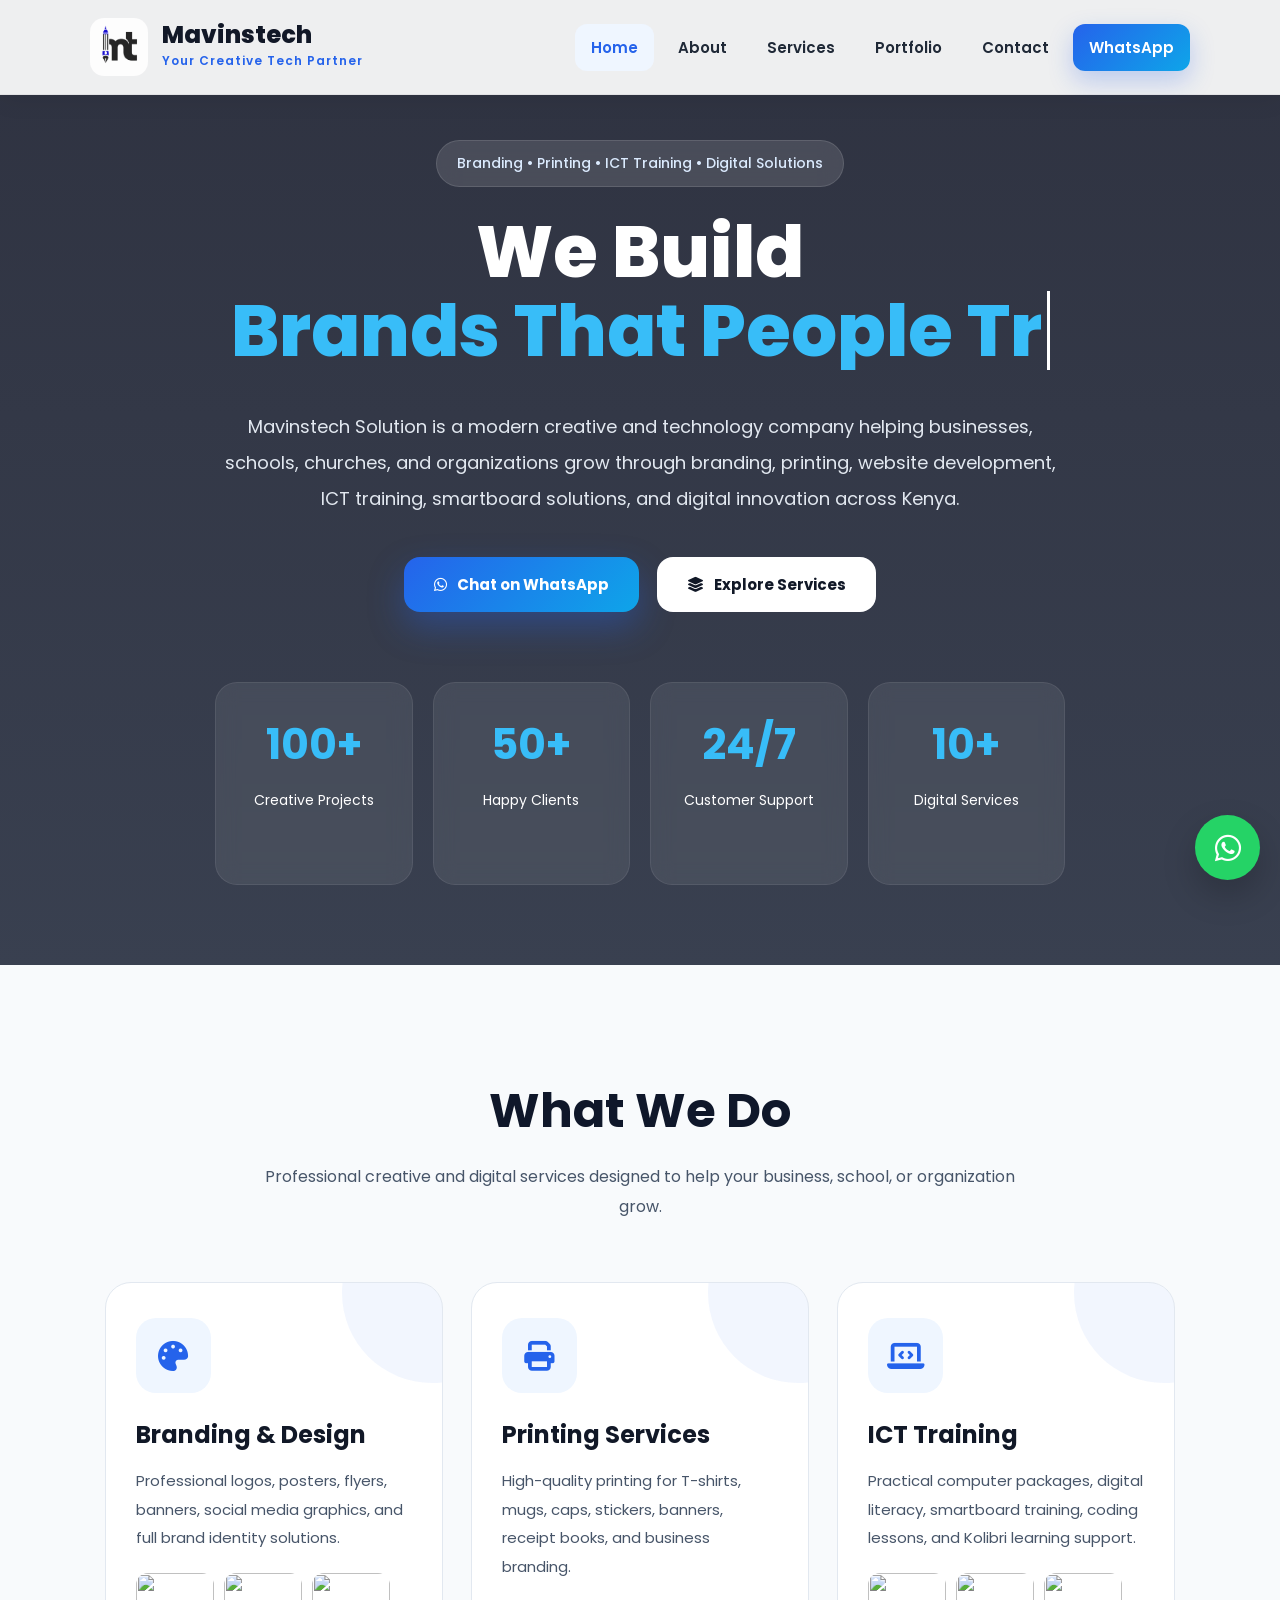
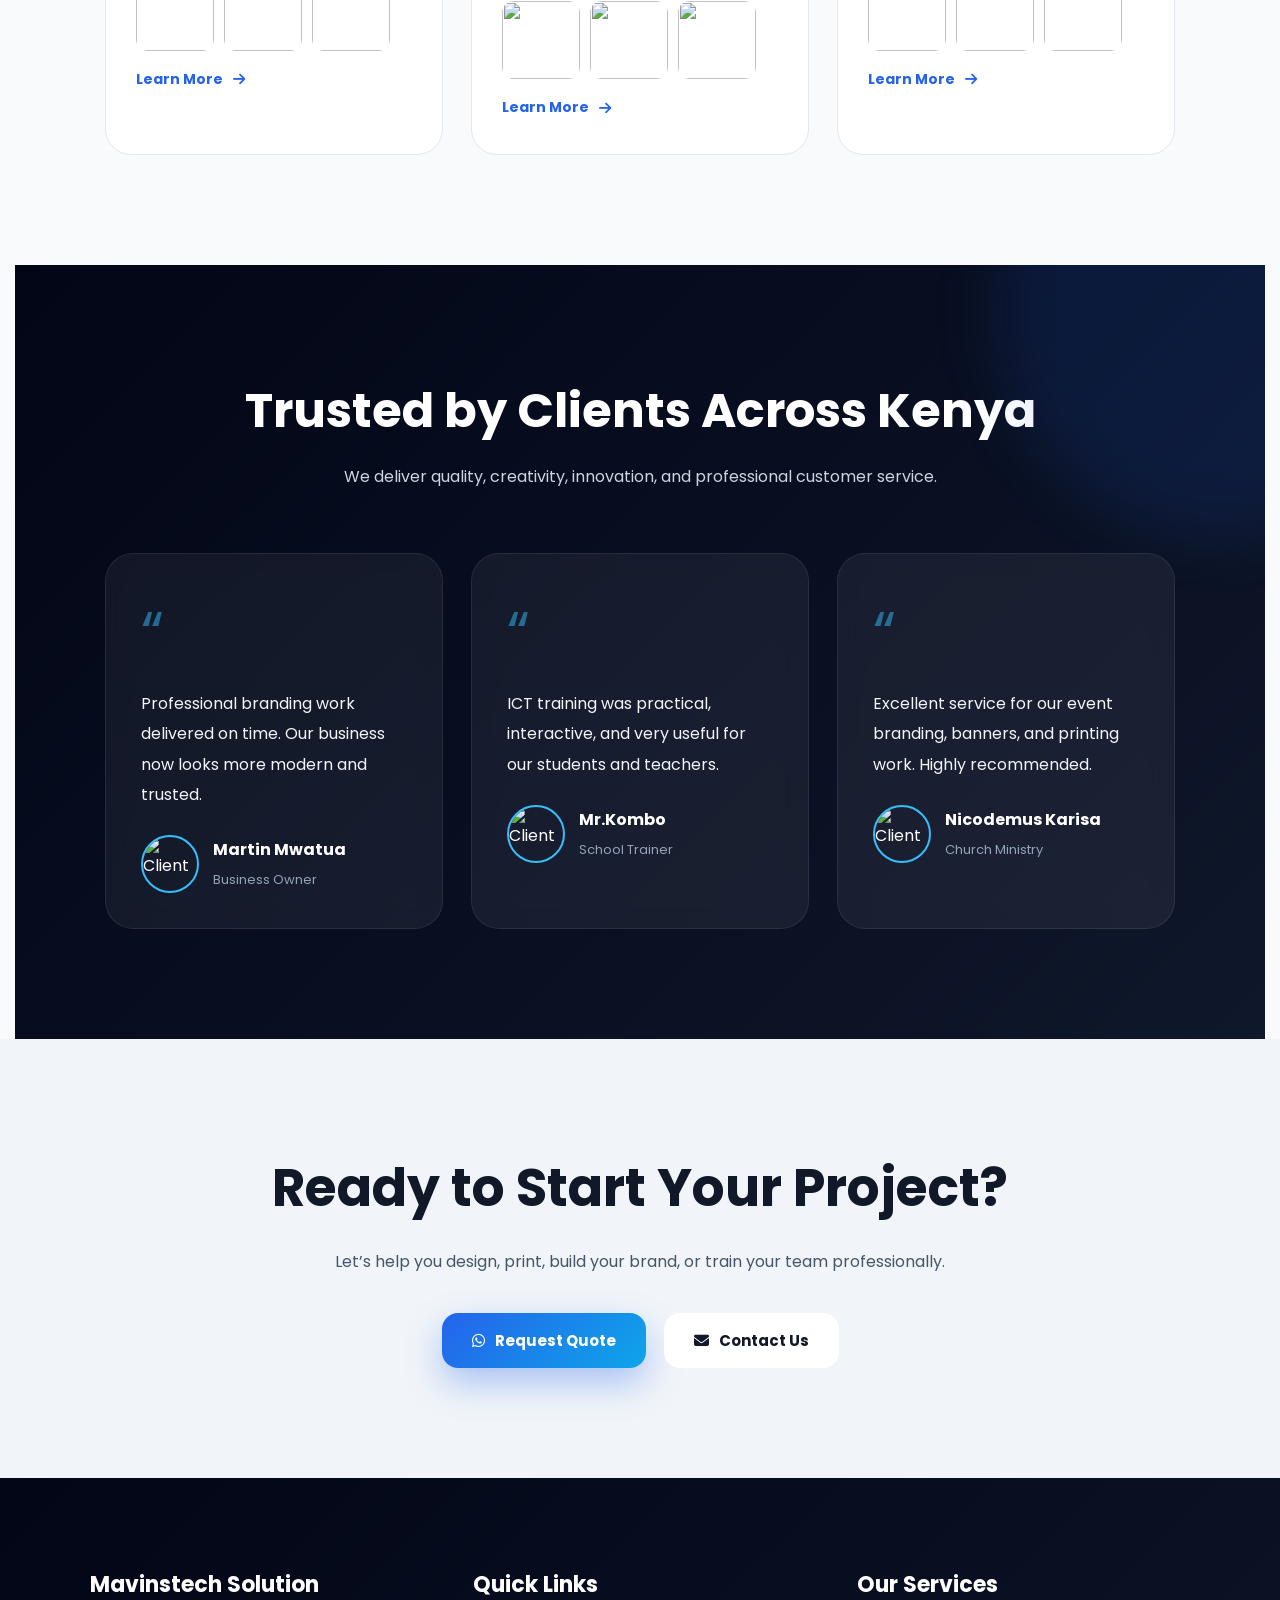
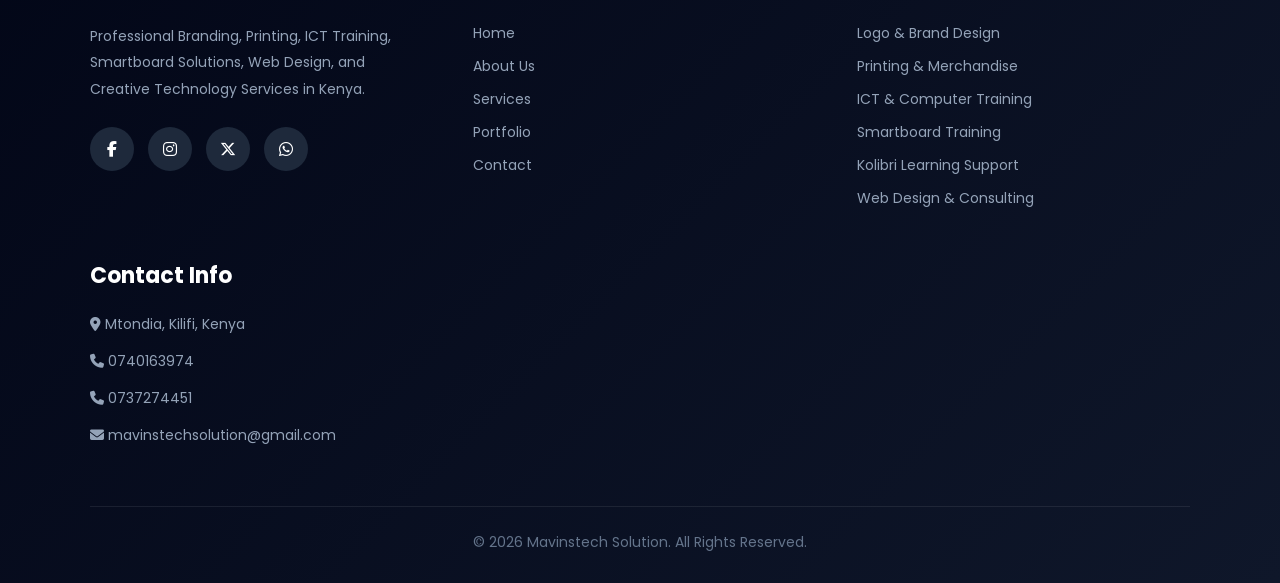
==== index.html @ df578d9e "Update index.html" ====
<!-- =========================
      PROFESSIONAL HOME PAGE
========================= -->

<!DOCTYPE html>
<html lang="en-KE">

<head>

  <meta charset="UTF-8" />

  <meta name="viewport"
        content="width=device-width, initial-scale=1.0" />

  <title>
    Mavinstech Solution | Branding, Printing & ICT Training in Kenya
  </title>

  <meta
    name="description"
    content="Mavinstech Solution offers branding, printing, website development, ICT training, smartboard solutions, graphic design, and digital learning services in Kenya."
  />

  <meta name="robots"
        content="index, follow" />

  <meta name="theme-color"
        content="#2563eb" />

  <link rel="canonical"
        href="https://mavinstechsolution.co.ke/" />

  <!-- GOOGLE FONT -->
  <link rel="preconnect"
        href="https://fonts.googleapis.com">

  <link rel="preconnect"
        href="https://fonts.gstatic.com"
        crossorigin>

  <link href="https://fonts.googleapis.com/css2?family=Poppins:wght@300;400;500;600;700;800&display=swap"
        rel="stylesheet">

  <!-- FONT AWESOME -->
  <link rel="stylesheet"
        href="https://cdnjs.cloudflare.com/ajax/libs/font-awesome/6.5.1/css/all.min.css" />

  <style>

    :root{
      --primary:#2563eb;
      --primary-light:#0ea5e9;
      --dark:#0f172a;
      --dark2:#020617;
      --white:#ffffff;
      --light:#f8fafc;
      --text:#475569;
      --border:#e2e8f0;
    }

    *{
      margin:0;
      padding:0;
      box-sizing:border-box;
      font-family:'Poppins',sans-serif;
    }

    html{
      scroll-behavior:smooth;
    }

    body{
      background:var(--light);
      color:#111827;
      overflow-x:hidden;
    }

    a{
      text-decoration:none;
    }

    img{
      width:100%;
      display:block;
    }

    /* =========================
            HEADER
    ========================= */

    .site-header{
      position:fixed;
      top:0;
      left:0;
      width:100%;
      z-index:1000;

      display:flex;
      justify-content:space-between;
      align-items:center;

      padding:18px 7%;

      background:rgba(255,255,255,0.92);

      backdrop-filter:blur(12px);

      border-bottom:1px solid rgba(0,0,0,0.05);

      box-shadow:0 5px 25px rgba(0,0,0,0.06);
    }

    .brand{
      display:flex;
      align-items:center;
      gap:14px;
    }

    .brand img{
      width:58px;
      height:58px;
      object-fit:contain;
      border-radius:14px;
    }

    .brand-text strong{
      display:block;
      font-size:24px;
      font-weight:800;
      color:#111827;
      line-height:1;
    }

    .brand-text small{
      color:var(--primary);
      font-size:12px;
      letter-spacing:1px;
      font-weight:600;
    }

    .site-nav{
      display:flex;
      align-items:center;
      gap:8px;
    }

    .site-nav a{
      color:#1f2937;
      font-size:15px;
      font-weight:600;
      padding:12px 16px;
      border-radius:12px;
      transition:0.3s ease;
    }

    .site-nav a:hover,
    .site-nav .active{
      background:#eff6ff;
      color:var(--primary);
    }

    .nav-btn{
      background:linear-gradient(
      135deg,
      var(--primary),
      var(--primary-light));

      color:white !important;

      box-shadow:
      0 10px 25px rgba(37,99,235,0.25);
    }

    .nav-btn:hover{
      transform:translateY(-3px);
    }

    /* =========================
              HERO
    ========================= */

    .hero{
      position:relative;
      min-height:100vh;

      display:flex;
      align-items:center;
      justify-content:center;

      text-align:center;
      overflow:hidden;
      padding:140px 20px 80px;
    }

    .hero video{
      position:absolute;
      top:0;
      left:0;
      width:100%;
      height:100%;
      object-fit:cover;
      z-index:-2;
    }

    .hero::before{
      content:"";
      position:absolute;
      inset:0;

      background:
      linear-gradient(
      rgba(2,6,23,0.82),
      rgba(15,23,42,0.82));

      z-index:-1;
    }

    .hero-content{
      max-width:980px;
      color:white;
      animation:fadeUp 1s ease;
    }

    .hero-badge{
      display:inline-block;

      background:rgba(255,255,255,0.12);

      border:1px solid rgba(255,255,255,0.12);

      padding:12px 20px;

      border-radius:50px;

      margin-bottom:25px;

      color:#dbeafe;

      font-size:14px;
      font-weight:500;

      backdrop-filter:blur(10px);
    }

    .hero h1{
      font-size:72px;
      line-height:1.1;
      margin-bottom:24px;
      font-weight:800;
    }

    .typing{
      color:#38bdf8;
      border-right:3px solid white;
      white-space:nowrap;
      overflow:hidden;
      display:inline-block;
      padding-right:5px;
      animation:blink 0.7s infinite;
    }

    .hero p{
      max-width:850px;
      margin:auto;
      line-height:2;
      color:#e2e8f0;
      font-size:18px;
      margin-bottom:40px;
    }

    /* BUTTONS */

    .hero-buttons{
      display:flex;
      justify-content:center;
      gap:18px;
      flex-wrap:wrap;
      margin-top:35px;
    }

    .btn{
      display:inline-flex;
      align-items:center;
      gap:10px;

      padding:16px 30px;

      border-radius:16px;

      font-weight:700;
      font-size:15px;

      transition:0.4s ease;
    }

    .btn-primary{
      background:
      linear-gradient(
      135deg,
      var(--primary),
      var(--primary-light));

      color:white;

      box-shadow:
      0 15px 35px rgba(37,99,235,0.35);
    }

    .btn-primary:hover{
      transform:translateY(-5px);
    }

    .btn-secondary{
      background:white;
      color:#111827;
    }

    .btn-secondary:hover{
      transform:translateY(-5px);
    }

    /* STATS */

    .hero-stats{
      display:grid;

      grid-template-columns:
      repeat(auto-fit,minmax(180px,1fr));

      gap:20px;

      margin-top:70px;
    }

    .stat-box{
      background:rgba(255,255,255,0.08);

      border:1px solid rgba(255,255,255,0.08);

      backdrop-filter:blur(10px);

      padding:30px 20px;

      border-radius:22px;

      transition:0.4s;
    }

    .stat-box:hover{
      transform:translateY(-8px);
    }

    .stat-box h2{
      color:#38bdf8;
      font-size:42px;
      margin-bottom:10px;
    }

    .stat-box p{
      color:white;
      font-size:14px;
    }

    /* =========================
              SECTION
    ========================= */

    .section{
      max-width:1250px;
      margin:auto;
      padding:110px 7%;
    }

    .section-title{
      text-align:center;
      margin-bottom:60px;
    }

    .section-title h2{
      font-size:48px;
      margin-bottom:15px;
      color:#0f172a;
    }

    .section-title p{
      max-width:760px;
      margin:auto;
      color:var(--text);
      line-height:1.9;
    }

    /* =========================
             SERVICES
    ========================= */

    .service-grid{
      display:grid;

      grid-template-columns:
      repeat(auto-fit,minmax(300px,1fr));

      gap:28px;
    }

    .service-card{
      background:white;

      border:1px solid var(--border);

      padding:35px 30px;

      border-radius:26px;

      position:relative;

      overflow:hidden;

      transition:0.4s ease;
    }

    .service-card::before{
      content:"";

      position:absolute;

      width:180px;
      height:180px;

      background:
      rgba(37,99,235,0.06);

      border-radius:50%;

      top:-80px;
      right:-80px;
    }

    .service-card:hover{
      transform:translateY(-12px);

      box-shadow:
      0 25px 45px rgba(0,0,0,0.08);
    }

    .service-icon{
      width:75px;
      height:75px;

      border-radius:20px;

      display:flex;
      align-items:center;
      justify-content:center;

      background:#eff6ff;

      color:var(--primary);

      font-size:30px;

      margin-bottom:24px;
    }

    .service-card h3{
      font-size:24px;
      margin-bottom:15px;
      color:#111827;
    }

    .service-card p{
      color:var(--text);
      line-height:1.9;
      margin-bottom:20px;
      font-size:15px;
    }

    .gallery-preview{
      display:flex;
      gap:10px;
      margin-top:18px;
    }

    .gallery-preview img{
      width:78px;
      height:78px;
      object-fit:cover;
      border-radius:12px;
    }

    .service-link{
      display:inline-flex;
      align-items:center;
      gap:10px;

      color:var(--primary);

      font-size:14px;
      font-weight:700;

      margin-top:18px;
    }

    /* =========================
            TRUST SECTION
    ========================= */

    .trust{
      background:
      linear-gradient(
      135deg,
      var(--dark2),
      var(--dark));

      color:white;
      position:relative;
      overflow:hidden;
    }

    .trust::before{
      content:"";

      position:absolute;

      width:450px;
      height:450px;

      background:
      rgba(37,99,235,0.12);

      border-radius:50%;

      top:-180px;
      right:-180px;

      filter:blur(30px);
    }

    .testimonial-grid{
      display:grid;

      grid-template-columns:
      repeat(auto-fit,minmax(320px,1fr));

      gap:28px;
    }

    .testimonial-card{
      background:
      rgba(255,255,255,0.06);

      border:1px solid rgba(255,255,255,0.08);

      backdrop-filter:blur(12px);

      padding:35px;

      border-radius:28px;

      transition:0.4s ease;
    }

    .testimonial-card:hover{
      transform:translateY(-10px);

      border-color:#38bdf8;
    }

    .quote{
      font-size:60px;
      color:#38bdf8;
      opacity:0.5;
      margin-bottom:10px;
    }

    .testimonial-card p{
      color:#f1f5f9;
      line-height:1.9;
      margin-bottom:25px;
    }

    .client{
      display:flex;
      align-items:center;
      gap:14px;
    }

    .client img{
      width:58px;
      height:58px;
      border-radius:50%;
      object-fit:cover;
      border:2px solid #38bdf8;
    }

    .client h4{
      margin-bottom:4px;
    }

    .client span{
      color:#94a3b8;
      font-size:13px;
    }

    /* =========================
                CTA
    ========================= */

    .cta{
      text-align:center;
      background:#f1f5f9;
      padding:110px 20px;
    }

    .cta h2{
      font-size:52px;
      margin-bottom:20px;
    }

    .cta p{
      max-width:720px;
      margin:auto;
      color:var(--text);
      line-height:1.9;
      margin-bottom:35px;
    }

    /* =========================
               FOOTER
    ========================= */

    footer{
      background:
      linear-gradient(
      135deg,
      #020617,
      #0f172a);

      color:#cbd5e1;

      padding:90px 7% 30px;
    }

    .footer-grid{
      max-width:1250px;
      margin:auto;

      display:grid;

      grid-template-columns:
      repeat(auto-fit,minmax(240px,1fr));

      gap:50px;
    }

    .footer-title{
      color:white;
      margin-bottom:22px;
      font-size:22px;
      font-weight:700;
    }

    .footer-about p{
      line-height:1.9;
      color:#94a3b8;
      font-size:14px;
    }

    .footer-links{
      display:flex;
      flex-direction:column;
      gap:12px;
    }

    .footer-links a{
      color:#94a3b8;
      transition:0.3s;
      font-size:14px;
    }

    .footer-links a:hover{
      color:white;
      padding-left:5px;
    }

    .socials{
      display:flex;
      gap:14px;
      margin-top:25px;
    }

    .socials a{
      width:44px;
      height:44px;

      border-radius:50%;

      display:flex;
      align-items:center;
      justify-content:center;

      background:#1e293b;

      color:white;

      transition:0.3s;
    }

    .socials a:hover{
      background:var(--primary);
      transform:translateY(-4px);
    }

    .contact-info{
      display:flex;
      flex-direction:column;
      gap:16px;
      font-size:14px;
      color:#94a3b8;
    }

    .contact-info a{
      color:#94a3b8;
    }

    .copyright{
      border-top:1px solid rgba(255,255,255,0.08);

      margin-top:60px;
      padding-top:25px;

      text-align:center;

      color:#64748b;
      font-size:14px;
    }

    /* =========================
          WHATSAPP FLOAT
    ========================= */

    .floating-whatsapp{
      position:fixed;
      right:20px;
      bottom:20px;

      width:65px;
      height:65px;

      border-radius:50%;

      background:#25D366;

      display:flex;
      align-items:center;
      justify-content:center;

      color:white;

      font-size:30px;

      box-shadow:
      0 15px 35px rgba(0,0,0,0.2);

      z-index:999;

      animation:pulse 2s infinite;
    }

    /* =========================
              ANIMATION
    ========================= */

    @keyframes fadeUp{

      from{
        opacity:0;
        transform:translateY(40px);
      }

      to{
        opacity:1;
        transform:translateY(0);
      }

    }

    @keyframes blink{

      50%{
        border-color:transparent;
      }

    }

    @keyframes pulse{

      0%{
        transform:scale(1);
      }

      50%{
        transform:scale(1.08);
      }

      100%{
        transform:scale(1);
      }

    }

    /* =========================
              MOBILE
    ========================= */

    @media(max-width:900px){

      .site-header{
        flex-direction:column;
        gap:18px;
        padding:20px;
      }

      .site-nav{
        flex-wrap:wrap;
        justify-content:center;
      }

      .hero h1{
        font-size:46px;
      }

      .section-title h2,
      .cta h2{
        font-size:36px;
      }

    }

    @media(max-width:600px){

      .hero{
        padding-top:180px;
      }

      .hero h1{
        font-size:36px;
      }

      .hero p{
        font-size:16px;
      }

      .hero-buttons{
        flex-direction:column;
      }

      .btn{
        width:100%;
        justify-content:center;
      }

    }

  </style>

</head>

<body>

  <!-- =========================
              HEADER
  ========================= -->

  <header class="site-header">

    <a href="index.html"
       class="brand">

      <img src="media/Mavinstech Solution Logo.png"
           alt="Mavinstech Solution Logo">

      <div class="brand-text">

        <strong>Mavinstech</strong>

        <small>
          Your Creative Tech Partner
        </small>

      </div>

    </a>

    <nav class="site-nav">

      <a href="index.html"
         class="active">
         Home
      </a>

      <a href="about.html">
        About
      </a>

      <a href="services.html">
        Services
      </a>

      <a href="portfolio.html">
        Portfolio
      </a>

      <a href="contact.html">
        Contact
      </a>

      <a href="https://wa.me/254740163974"
         class="nav-btn">
         WhatsApp
      </a>

    </nav>

  </header>

  <!-- =========================
                HERO
  ========================= -->

  <section class="hero">

    <video autoplay muted loop playsinline>

      <source src="media/hero-video.mp4"
              type="video/mp4">

    </video>

    <div class="hero-content">

      <div class="hero-badge">
        Branding • Printing • ICT Training • Digital Solutions
      </div>

      <h1>

        We Build

        <br>

        <span class="typing"
              id="typing-text">
        </span>

      </h1>

      <p>

        Mavinstech Solution is a modern creative and technology company
        helping businesses, schools, churches, and organizations grow through
        branding, printing, website development, ICT training, smartboard solutions,
        and digital innovation across Kenya.

      </p>

      <div class="hero-buttons">

        <a href="https://wa.me/254740163974"
           class="btn btn-primary">

          <i class="fab fa-whatsapp"></i>

          Chat on WhatsApp

        </a>

        <a href="services.html"
           class="btn btn-secondary">

          <i class="fa-solid fa-layer-group"></i>

          Explore Services

        </a>

      </div>

      <div class="hero-stats">

        <div class="stat-box">

          <h2>100+</h2>

          <p>Creative Projects</p>

        </div>

        <div class="stat-box">

          <h2>50+</h2>

          <p>Happy Clients</p>

        </div>

        <div class="stat-box">

          <h2>24/7</h2>

          <p>Customer Support</p>

        </div>

        <div class="stat-box">

          <h2>10+</h2>

          <p>Digital Services</p>

        </div>

      </div>

    </div>

  </section>

  <!-- =========================
              SERVICES
  ========================= -->

  <section class="section">

    <div class="section-title">

      <h2>
        What We Do
      </h2>

      <p>
        Professional creative and digital services designed
        to help your business, school, or organization grow.
      </p>

    </div>

    <div class="service-grid">

      <!-- CARD -->

      <div class="service-card">

        <div class="service-icon">
          <i class="fa-solid fa-palette"></i>
        </div>

        <h3>
          Branding & Design
        </h3>

        <p>
          Professional logos, posters, flyers,
          banners, social media graphics,
          and full brand identity solutions.
        </p>

        <div class="gallery-preview">

          <img src="https://images.unsplash.com/photo-1626785774573-4b799315345d?auto=format&fit=crop&w=900&q=80">

          <img src="https://images.unsplash.com/photo-1558655146-364adaf1fcc9?auto=format&fit=crop&w=900&q=80">

          <img src="https://images.unsplash.com/photo-1523381210434-271e8be1f52b?auto=format&fit=crop&w=900&q=80">

        </div>

        <a href="services.html"
           class="service-link">

          Learn More

          <i class="fa-solid fa-arrow-right"></i>

        </a>

      </div>

      <!-- CARD -->

      <div class="service-card">

        <div class="service-icon">
          <i class="fa-solid fa-print"></i>
        </div>

        <h3>
          Printing Services
        </h3>

        <p>
          High-quality printing for T-shirts,
          mugs, caps, stickers, banners,
          receipt books, and business branding.
        </p>

        <div class="gallery-preview">

          <img src="https://images.unsplash.com/photo-1586717791821-3f44a563fa4c?auto=format&fit=crop&w=900&q=80">

          <img src="https://images.unsplash.com/photo-1600880292089-90a7e086ee0c?auto=format&fit=crop&w=900&q=80">

          <img src="https://images.unsplash.com/photo-1526170375885-4d8ecf77b99f?auto=format&fit=crop&w=900&q=80">

        </div>

        <a href="services.html"
           class="service-link">

          Learn More

          <i class="fa-solid fa-arrow-right"></i>

        </a>

      </div>

      <!-- CARD -->

      <div class="service-card">

        <div class="service-icon">
          <i class="fa-solid fa-laptop-code"></i>
        </div>

        <h3>
          ICT Training
        </h3>

        <p>
          Practical computer packages,
          digital literacy, smartboard training,
          coding lessons, and Kolibri learning support.
        </p>

        <div class="gallery-preview">

          <img src="https://images.unsplash.com/photo-1516321497487-e288fb19713f?auto=format&fit=crop&w=900&q=80">

          <img src="https://images.unsplash.com/photo-1522202176988-66273c2fd55f?auto=format&fit=crop&w=900&q=80">

          <img src="https://images.unsplash.com/photo-1552664730-d307ca884978?auto=format&fit=crop&w=900&q=80">

        </div>

        <a href="services.html"
           class="service-link">

          Learn More

          <i class="fa-solid fa-arrow-right"></i>

        </a>

      </div>

    </div>

  </section>

  <!-- =========================
            TRUST SECTION
  ========================= -->

  <section class="section trust">

    <div class="section-title">

      <h2 style="color:white;">
        Trusted by Clients Across Kenya
      </h2>

      <p style="color:#cbd5e1;">
        We deliver quality, creativity, innovation,
        and professional customer service.
      </p>

    </div>

    <div class="testimonial-grid">

      <div class="testimonial-card">

        <div class="quote">“</div>

        <p>
          Professional branding work delivered on time.
          Our business now looks more modern and trusted.
        </p>

        <div class="client">

          <img src="media.jpg"
               alt="Client">

          <div>

            <h4>Martin Mwatua</h4>

            <span>Business Owner</span>

          </div>

        </div>

      </div>

      <div class="testimonial-card">

        <div class="quote">“</div>

        <p>
          ICT training was practical, interactive,
          and very useful for our students and teachers.
        </p>

        <div class="client">

          <img src="media.jpg"
               alt="Client">

          <div>

            <h4>Mr.Kombo</h4>

            <span>School Trainer</span>

          </div>

        </div>

      </div>

      <div class="testimonial-card">

        <div class="quote">“</div>

        <p>
          Excellent service for our event branding,
          banners, and printing work.
          Highly recommended.
        </p>

        <div class="client">

          <img src="media/jpg"
               alt="Client">

          <div>

            <h4>Nicodemus Karisa</h4>

            <span>Church Ministry</span>

          </div>

        </div>

      </div>

    </div>

  </section>

  <!-- =========================
                CTA
  ========================= -->

  <section class="cta">

    <h2>
      Ready to Start Your Project?
    </h2>

    <p>
      Let’s help you design, print,
      build your brand, or train your team professionally.
    </p>

    <div class="hero-buttons">

      <a href="https://wa.me/254740163974"
         class="btn btn-primary">

        <i class="fab fa-whatsapp"></i>

        Request Quote

      </a>

      <a href="contact.html"
         class="btn btn-secondary">

        <i class="fa-solid fa-envelope"></i>

        Contact Us

      </a>

    </div>

  </section>

 <!-- =========================
              FOOTER
========================= -->

<footer>

  <div class="footer-grid">

    <!-- ABOUT -->

    <div class="footer-about">

      <h2 class="footer-title">
        Mavinstech Solution
      </h2>

      <p>
        Professional Branding, Printing,
        ICT Training, Smartboard Solutions,
        Web Design, and Creative Technology Services in Kenya.
      </p>

      <div class="socials">

        <a href="https://facebook.com/"
           target="_blank">

          <i class="fab fa-facebook-f"></i>

        </a>

        <a href="https://instagram.com/"
           target="_blank">

          <i class="fab fa-instagram"></i>

        </a>

        <a href="https://twitter.com/"
           target="_blank">

          <i class="fab fa-x-twitter"></i>

        </a>

        <a href="https://wa.me/254740163974"
           target="_blank">

          <i class="fab fa-whatsapp"></i>

        </a>

      </div>

    </div>

    <!-- QUICK LINKS -->

    <div>

      <h3 class="footer-title">
        Quick Links
      </h3>

      <div class="footer-links">

        <a href="index.html">
          Home
        </a>

        <a href="about.html">
          About Us
        </a>

        <a href="services.html">
          Services
        </a>

        <a href="portfolio.html">
          Portfolio
        </a>

        <a href="contact.html">
          Contact
        </a>

      </div>

    </div>

    <!-- SERVICES -->

    <div>

      <h3 class="footer-title">
        Our Services
      </h3>

      <div class="footer-links">

        <a href="services.html#branding">
          Logo & Brand Design
        </a>

        <a href="services.html#printing">
          Printing & Merchandise
        </a>

        <a href="services.html#ict-training">
          ICT & Computer Training
        </a>

        <a href="services.html#smartboard">
          Smartboard Training
        </a>

        <a href="services.html#kolibri">
          Kolibri Learning Support
        </a>

        <a href="services.html#web-design">
          Web Design & Consulting
        </a>

      </div>

    </div>

    <!-- CONTACT INFO -->

    <div>

      <h3 class="footer-title">
        Contact Info
      </h3>

      <div class="contact-info">

        <div>
          <i class="fa-solid fa-location-dot"></i>
          Mtondia, Kilifi, Kenya
        </div>

        <div>
          <i class="fa-solid fa-phone"></i>

          <a href="tel:+254740163974">
            0740163974
          </a>
        </div>

        <div>
          <i class="fa-solid fa-phone"></i>

          <a href="tel:+254737274451">
            0737274451
          </a>
        </div>

        <div>
          <i class="fa-solid fa-envelope"></i>

          <a href="mailto:mavinstechsolution@gmail.com">
            mavinstechsolution@gmail.com
          </a>
        </div>

      </div>

    </div>

  </div>

  <div class="copyright">

    © 2026 Mavinstech Solution.
    All Rights Reserved.

  </div>

</footer>

  <!-- WHATSAPP FLOAT -->

  <a href="https://wa.me/254740163974"
     class="floating-whatsapp">

    <i class="fab fa-whatsapp"></i>

  </a>

  <!-- =========================
              SCRIPT
  ========================= -->

  <script>

    const words = [

      "Brands That People Trust",

      "Creative Digital Solutions",

      "Modern Business Identity",

      "Professional Designs",

      "Powerful Visual Experiences"

    ];

    let i = 0;
    let j = 0;
    let currentWord = "";
    let isDeleting = false;

    const typingText =
    document.getElementById("typing-text");

    function type(){

      currentWord = words[i];

      if(isDeleting){

        typingText.textContent =
        currentWord.substring(0, j--);

      }

      else{

        typingText.textContent =
        currentWord.substring(0, j++);

      }

      if(!isDeleting &&
         j === currentWord.length){

        isDeleting = true;

        setTimeout(type, 1200);

        return;
      }

      if(isDeleting && j === 0){

        isDeleting = false;

        i = (i + 1) % words.length;
      }

      setTimeout(type, isDeleting ? 50 : 100);

    }

    type();

  </script>

</body>
</html>
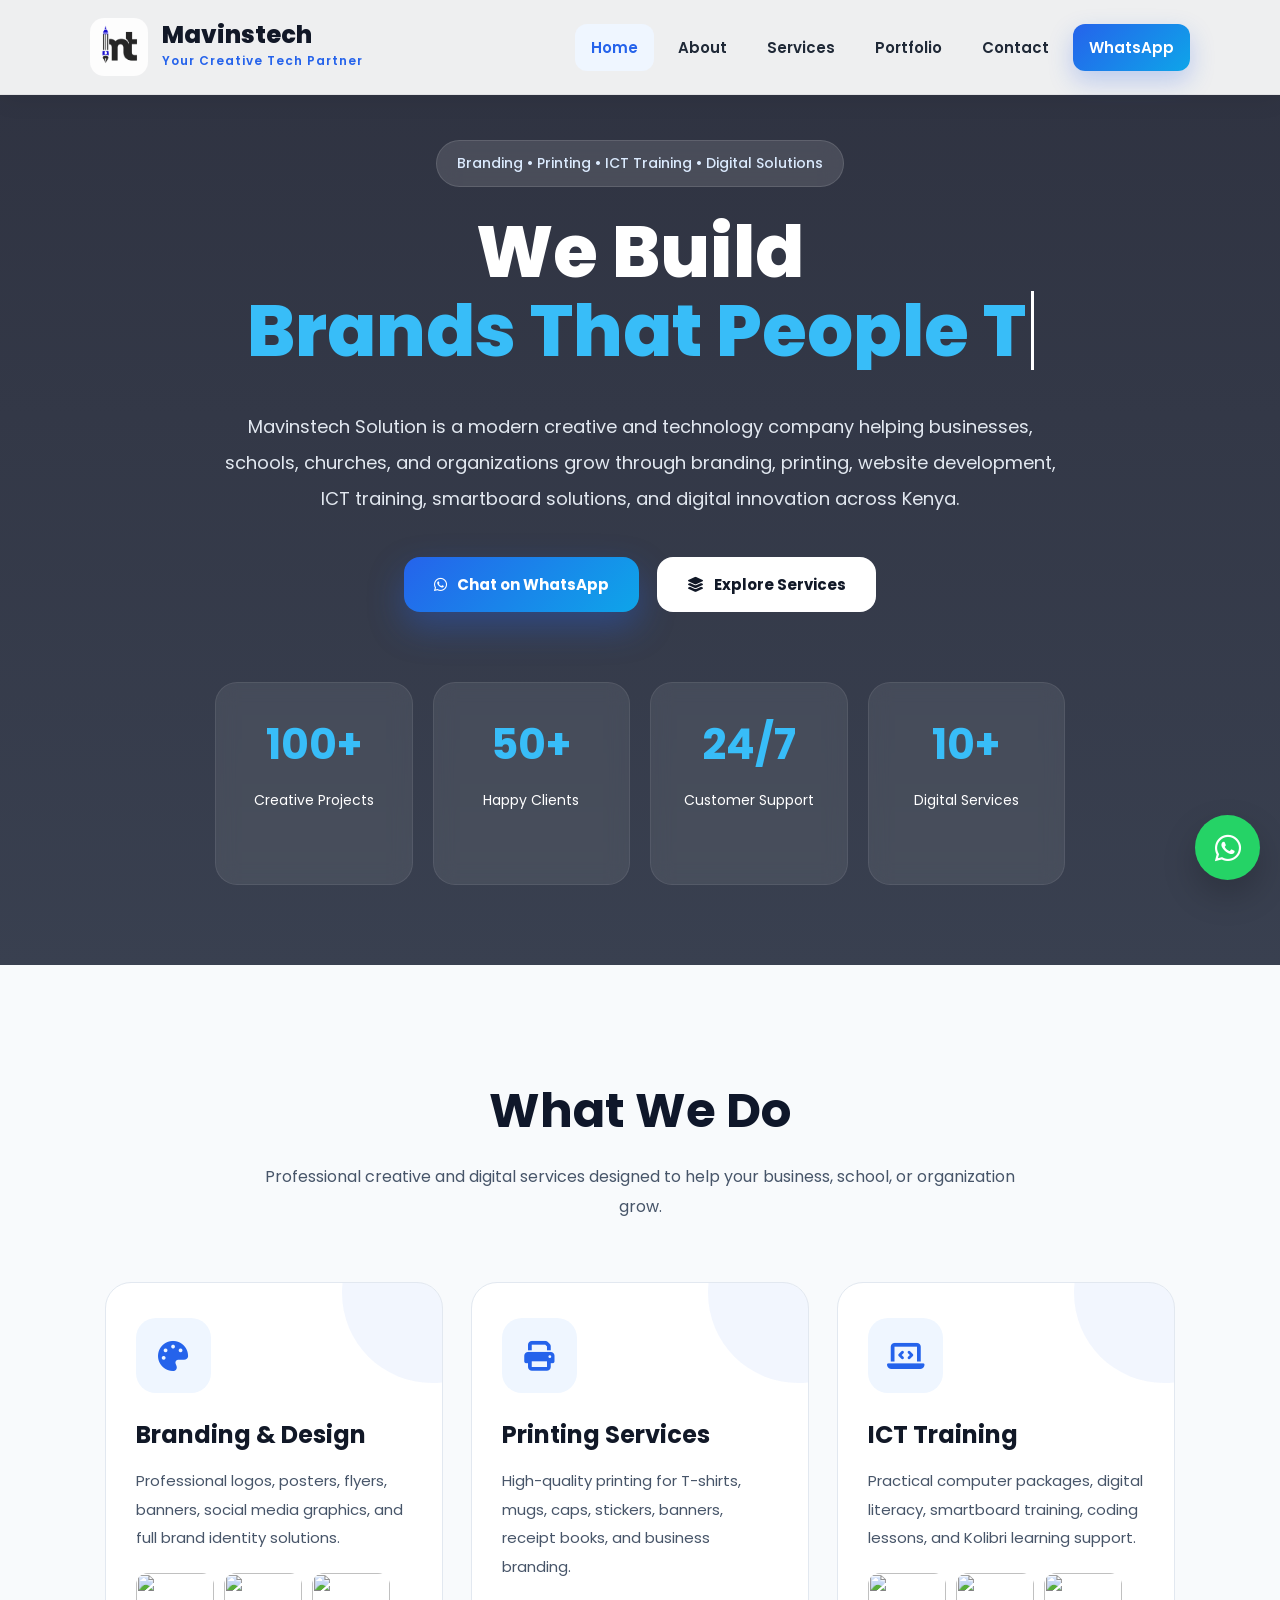
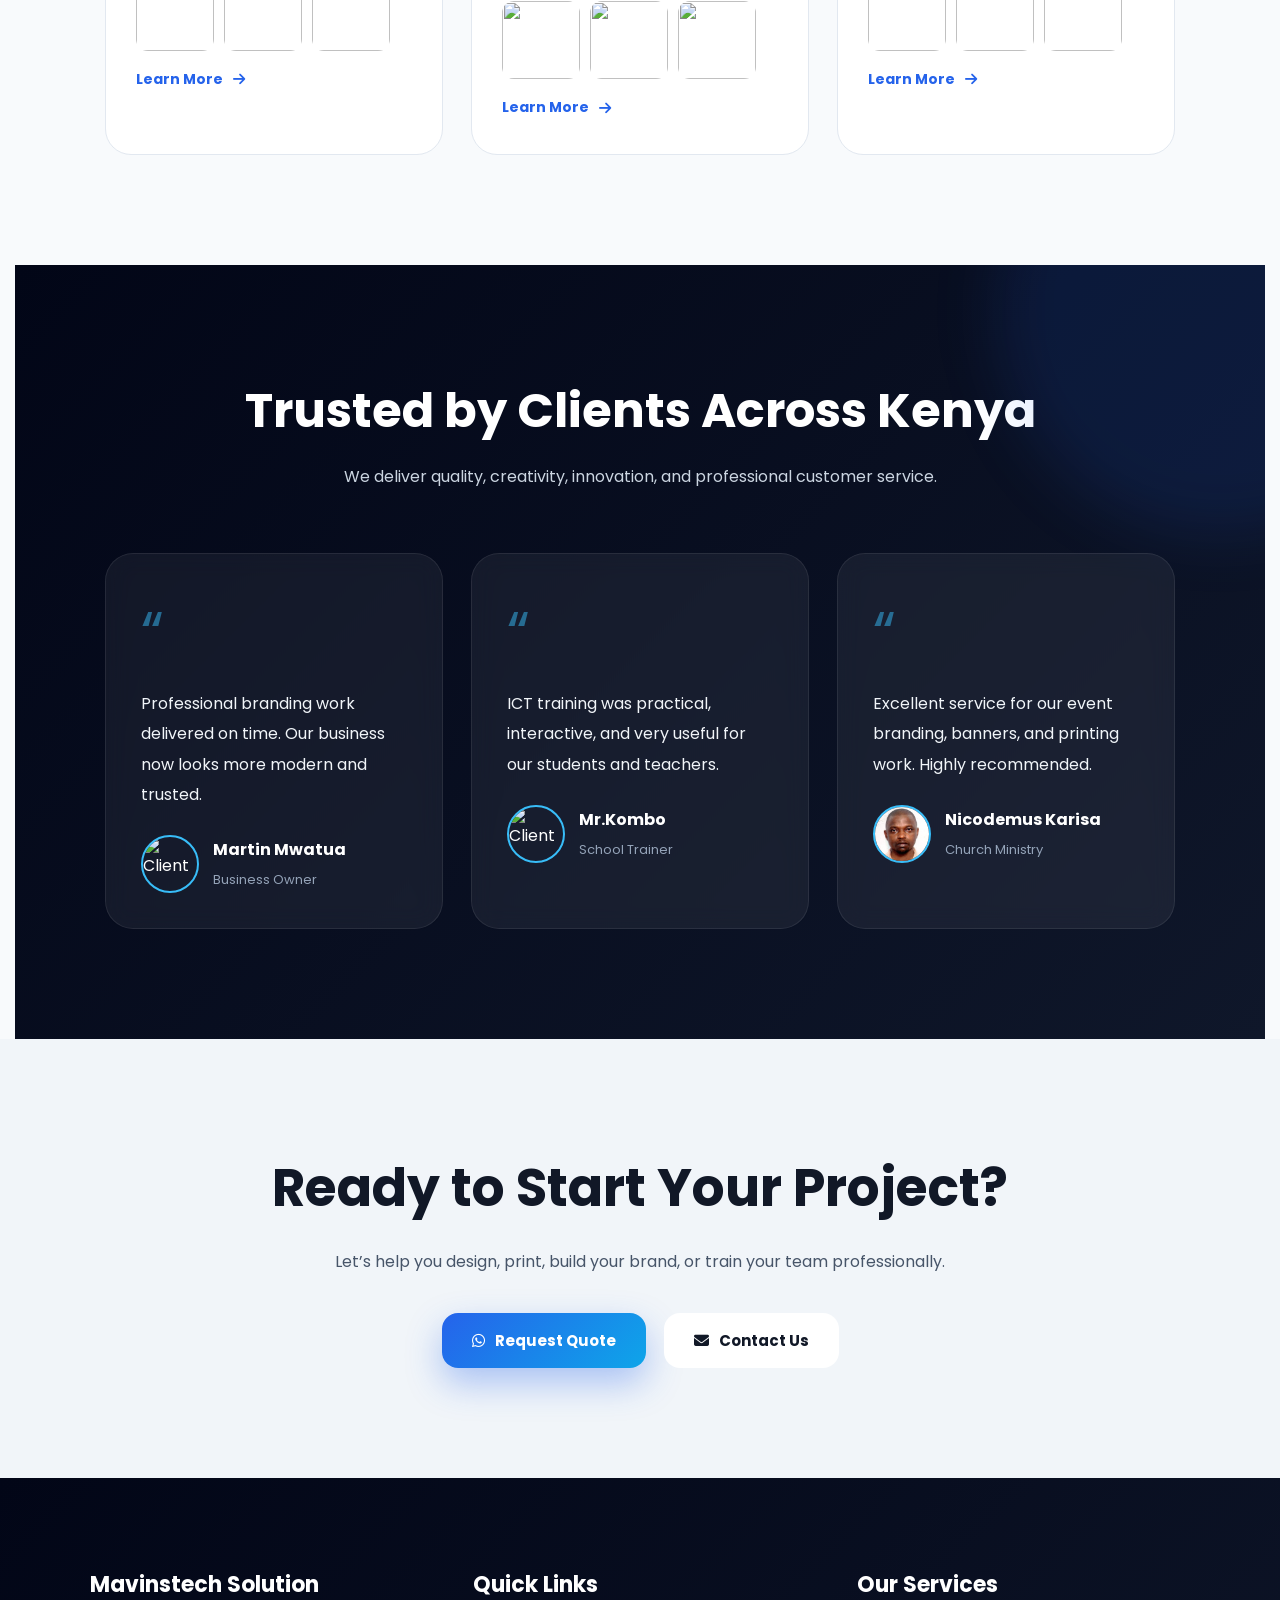
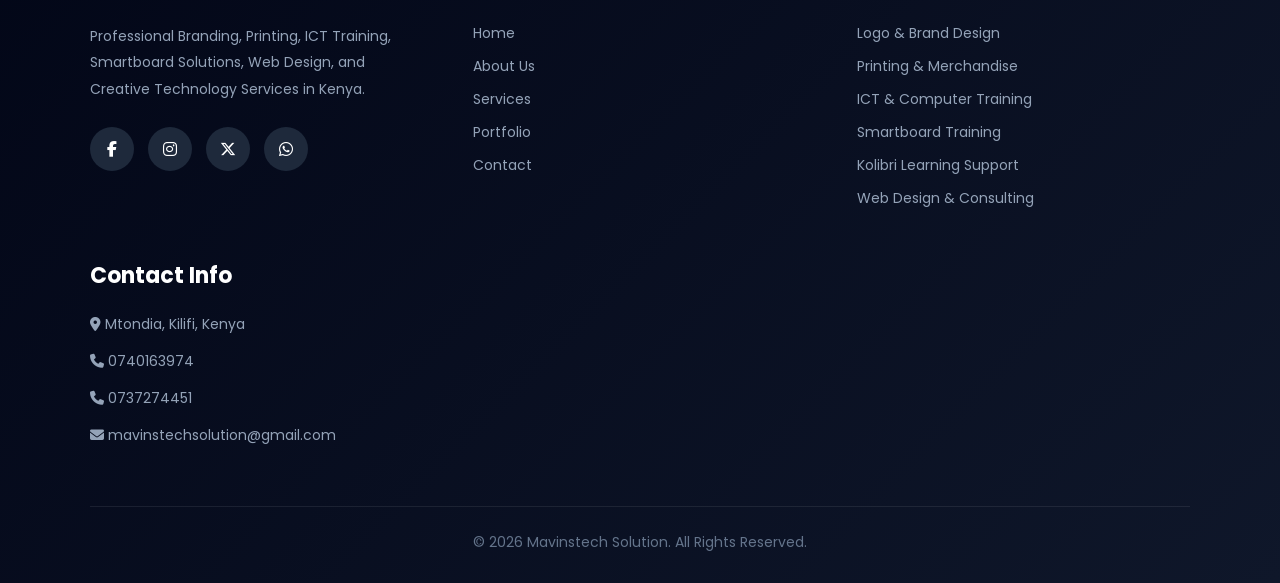
==== commit 749729fb: "Update print statement from 'Hello' to 'Goodbye'" ====
--- a/index.html
+++ b/index.html
@@ -1252,7 +1252,7 @@
 
         <div class="client">
 
-          <img src="media/jpg"
+          <img src="media/nicodemus.jpg"
                alt="Client">
 
           <div>
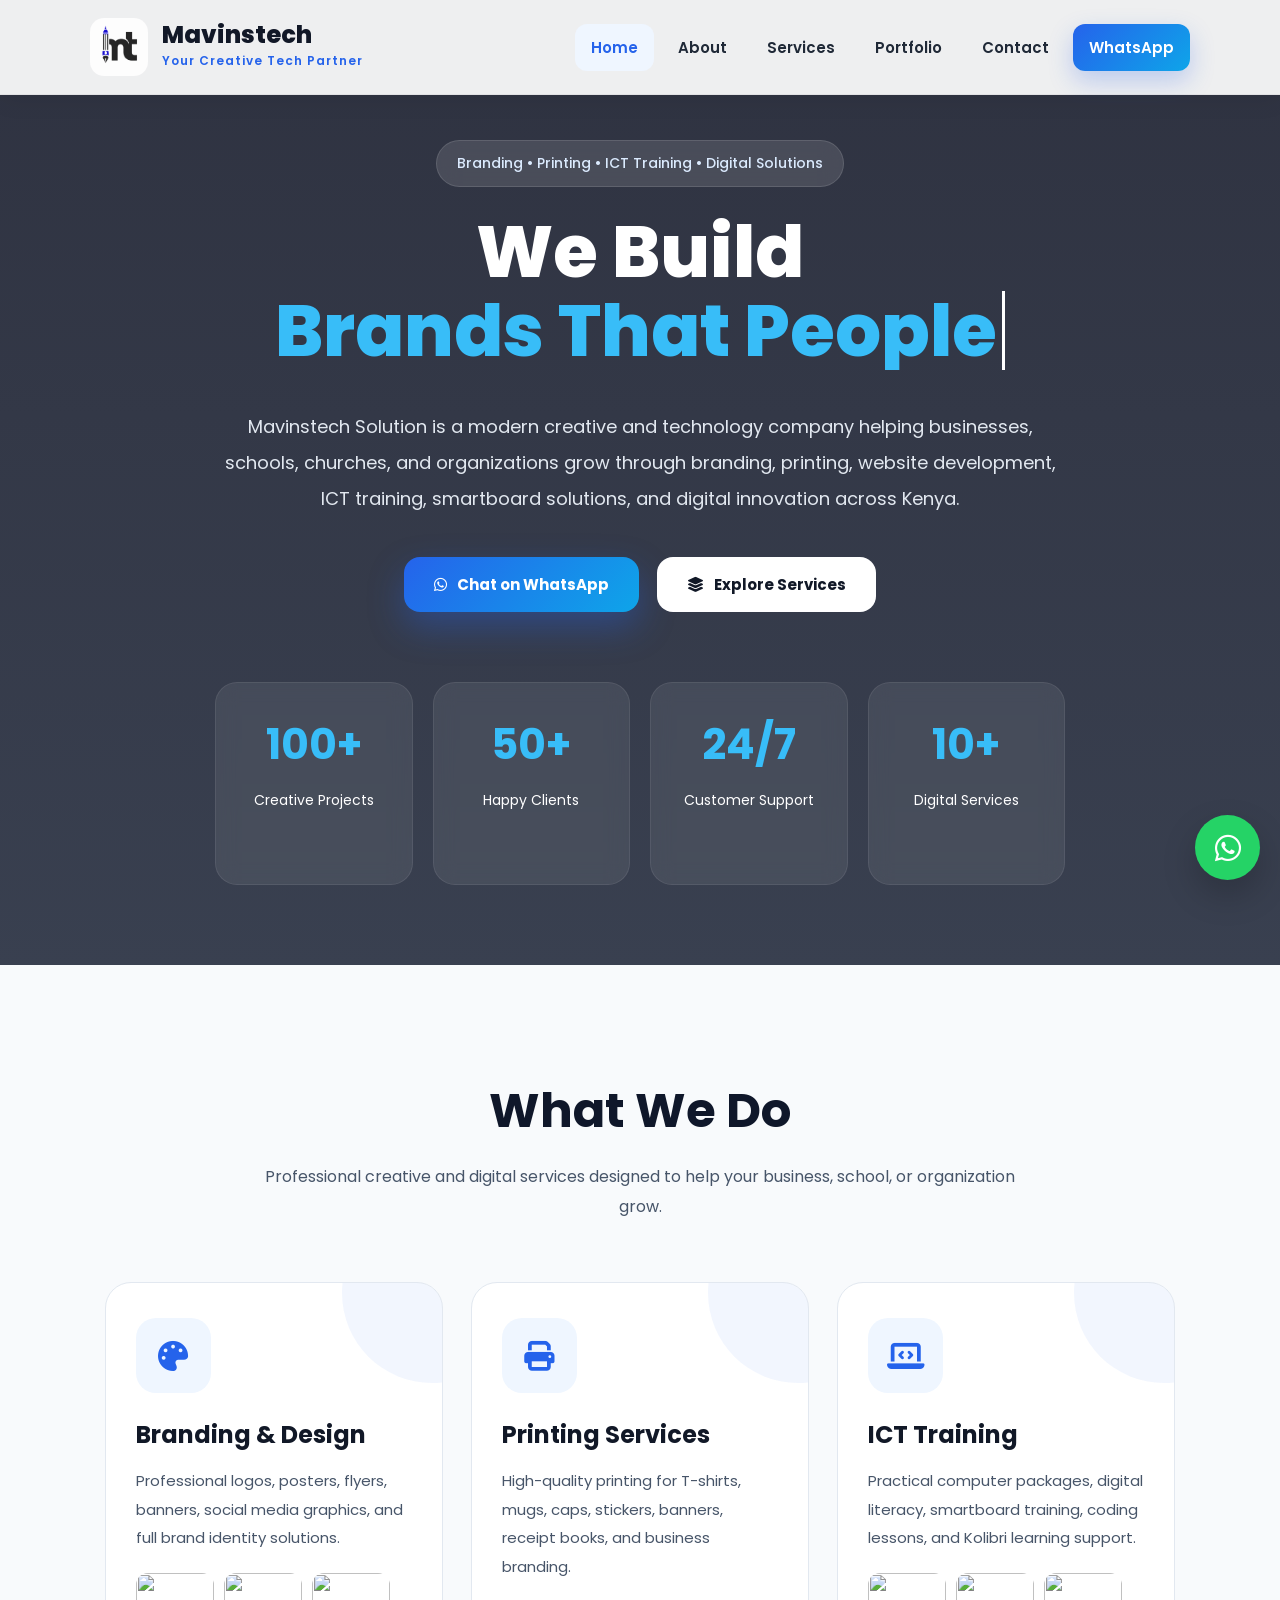
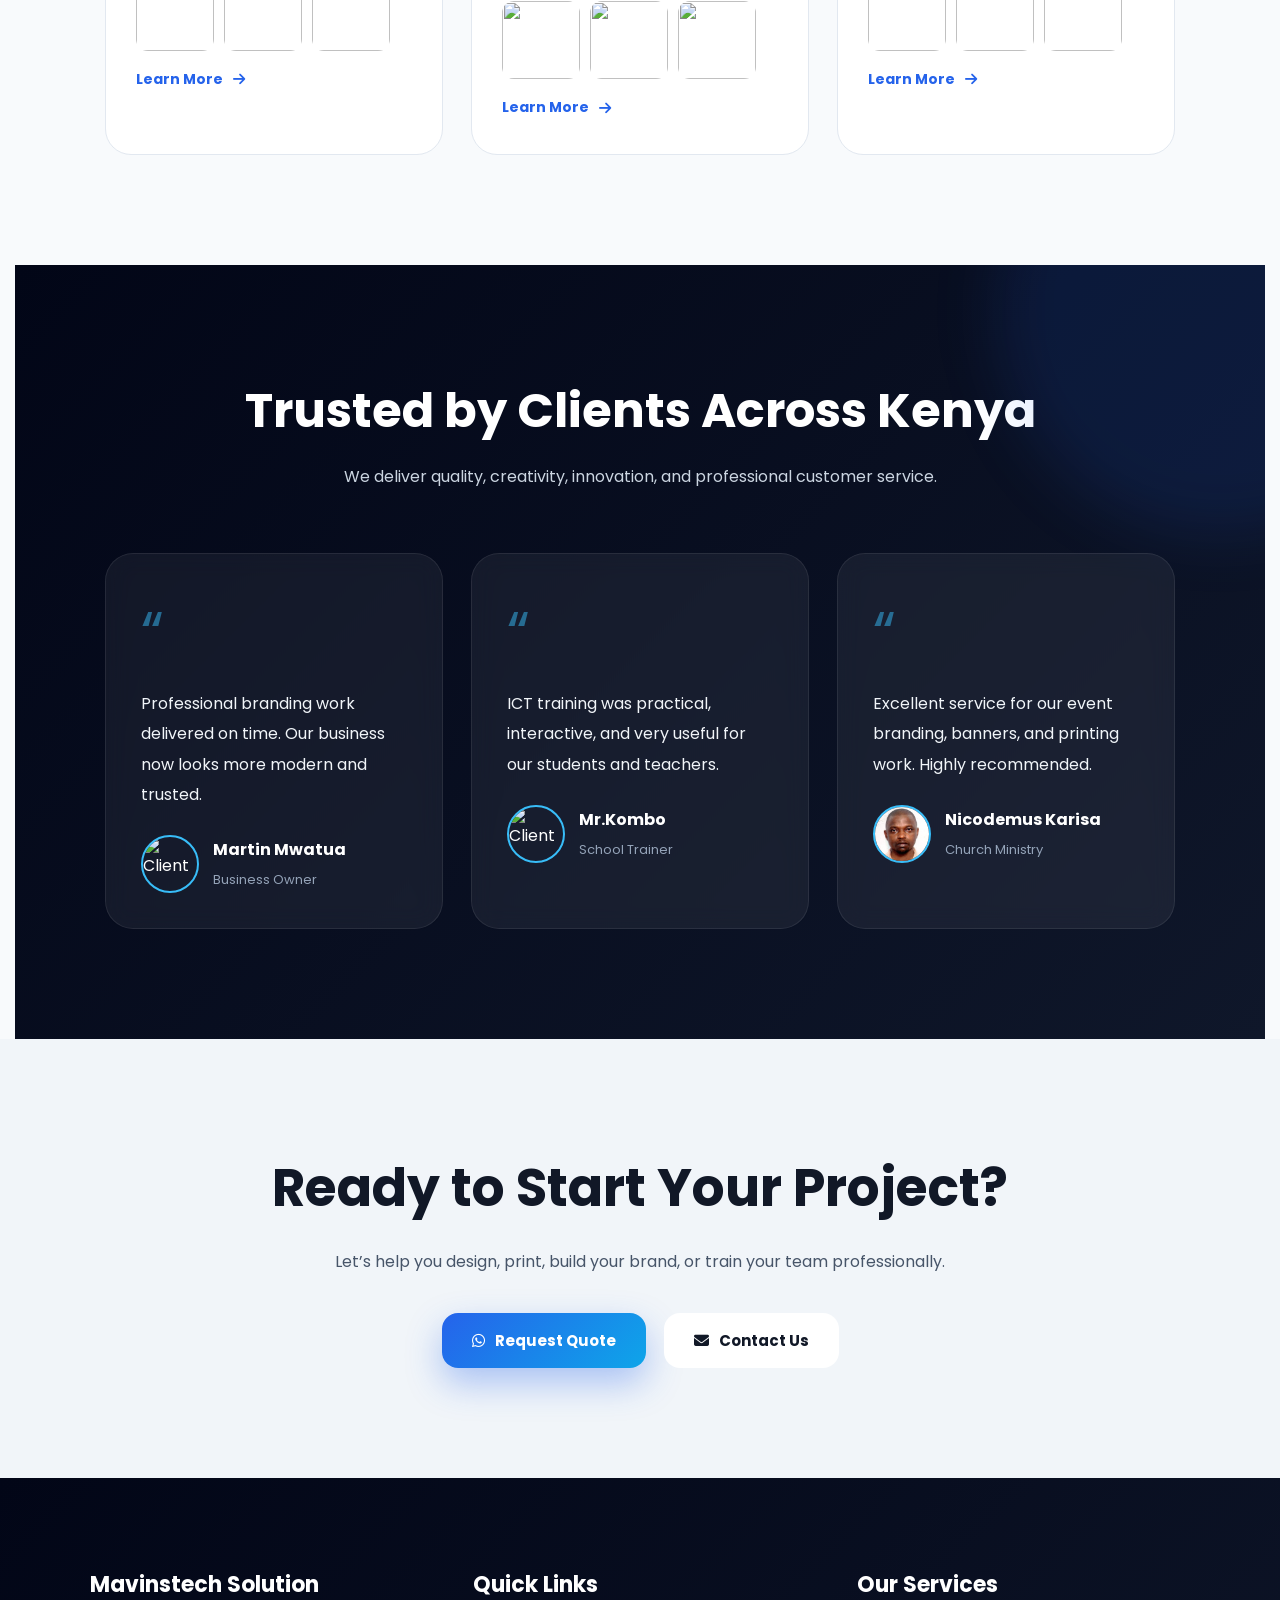
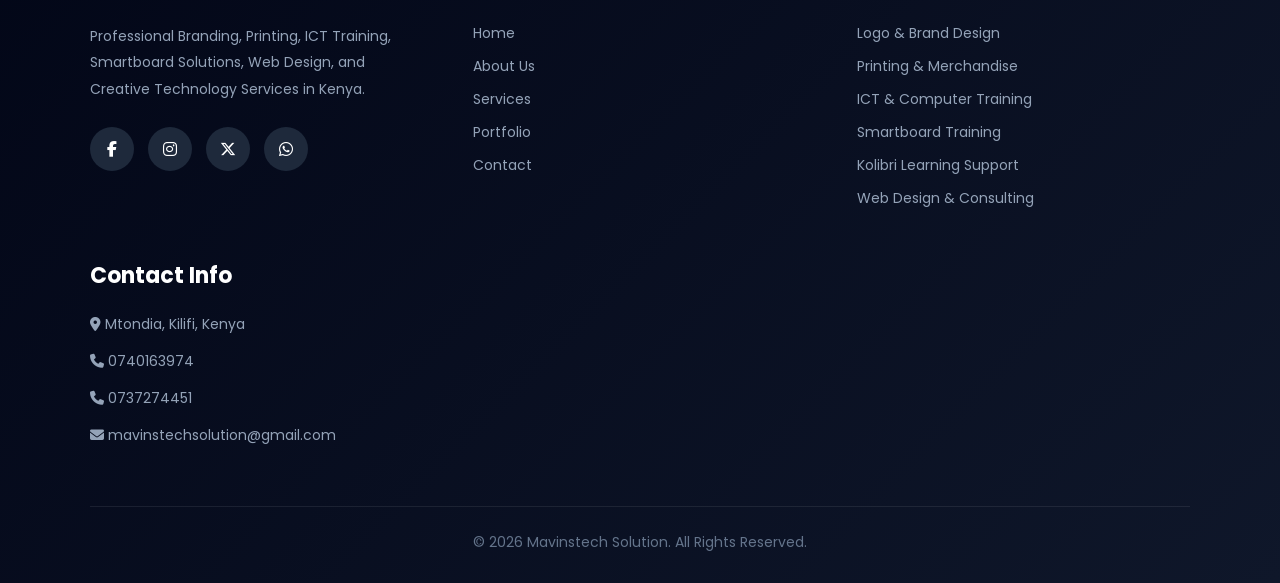
==== commit d92d7327: "Update index.html" ====
--- a/index.html
+++ b/index.html
@@ -12,9 +12,9 @@
   <meta name="viewport"
         content="width=device-width, initial-scale=1.0" />
 
-  <title>
-    Mavinstech Solution | Branding, Printing & ICT Training in Kenya
-  </title>
+ <title>
+       Mavinstech Solution | ICT Training, Branding, Printing & Digital Solutions in Kenya
+ </title>
 
   <meta
     name="description"
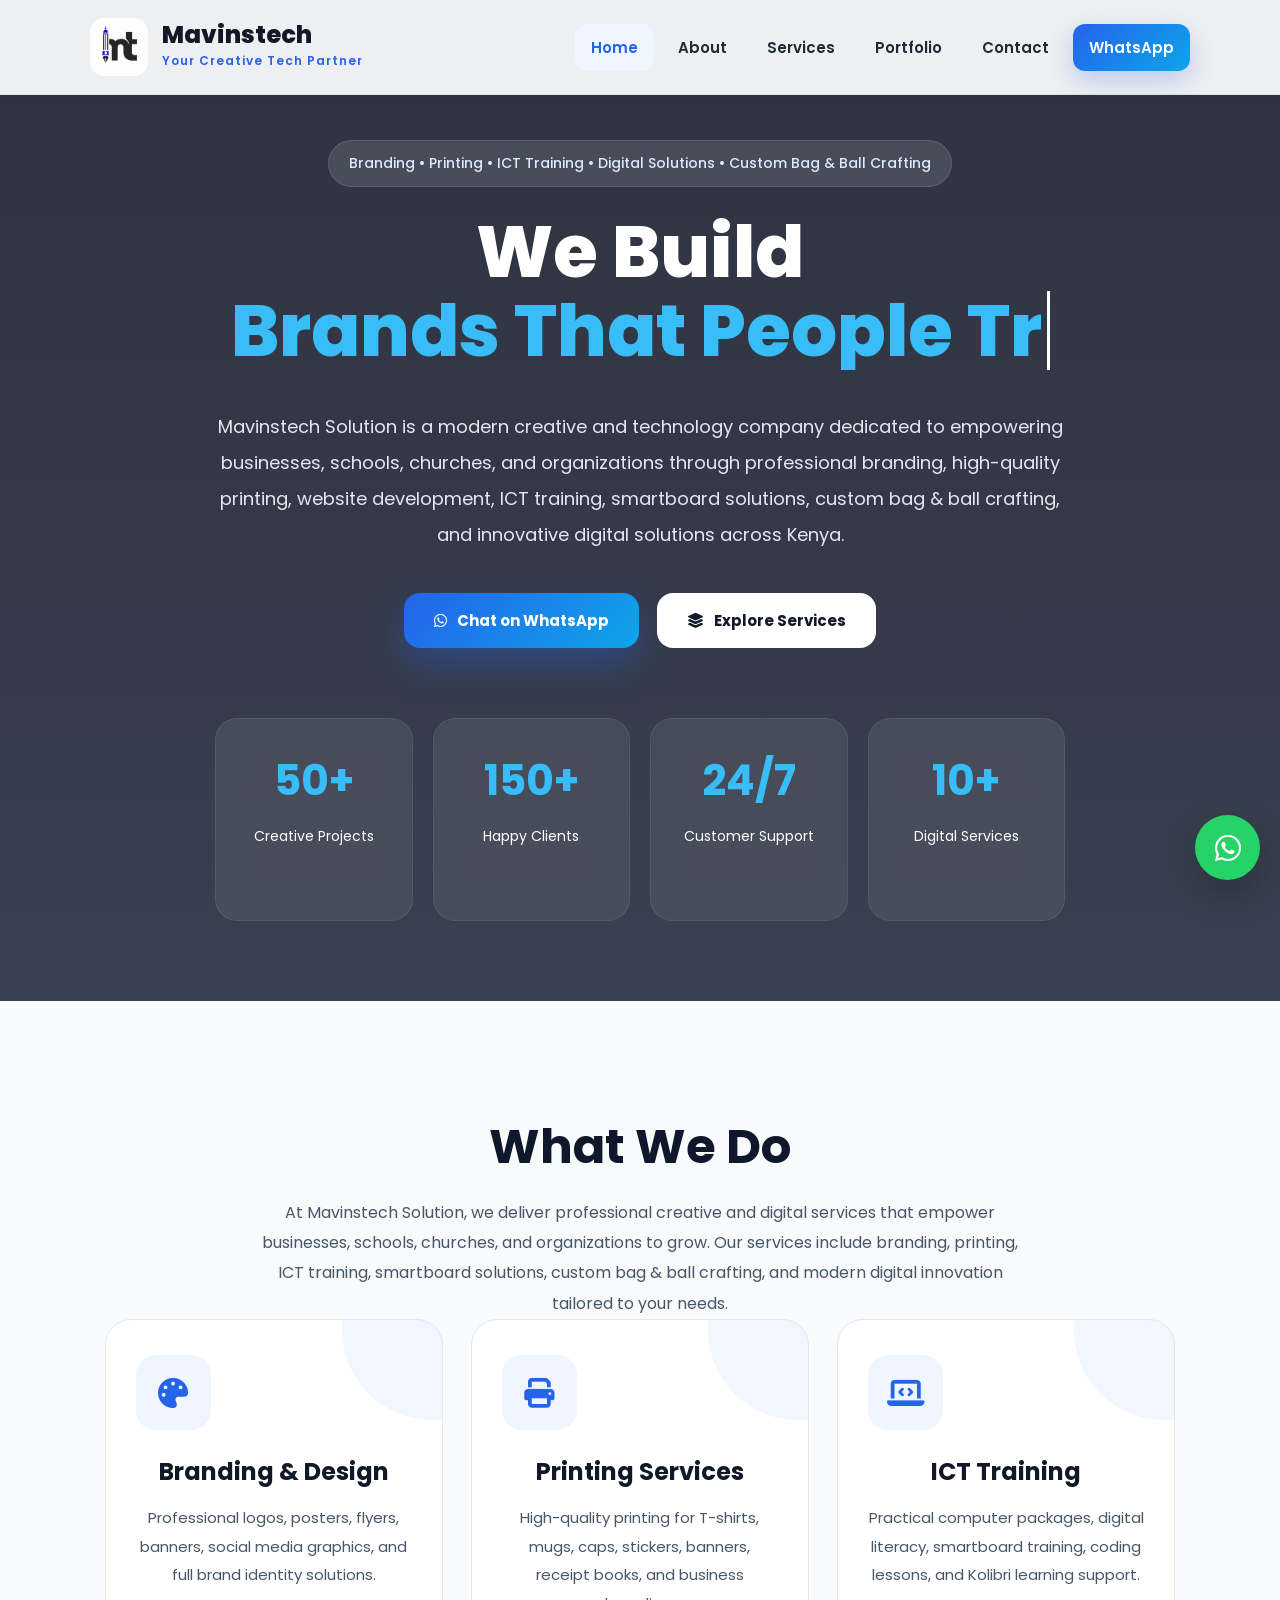
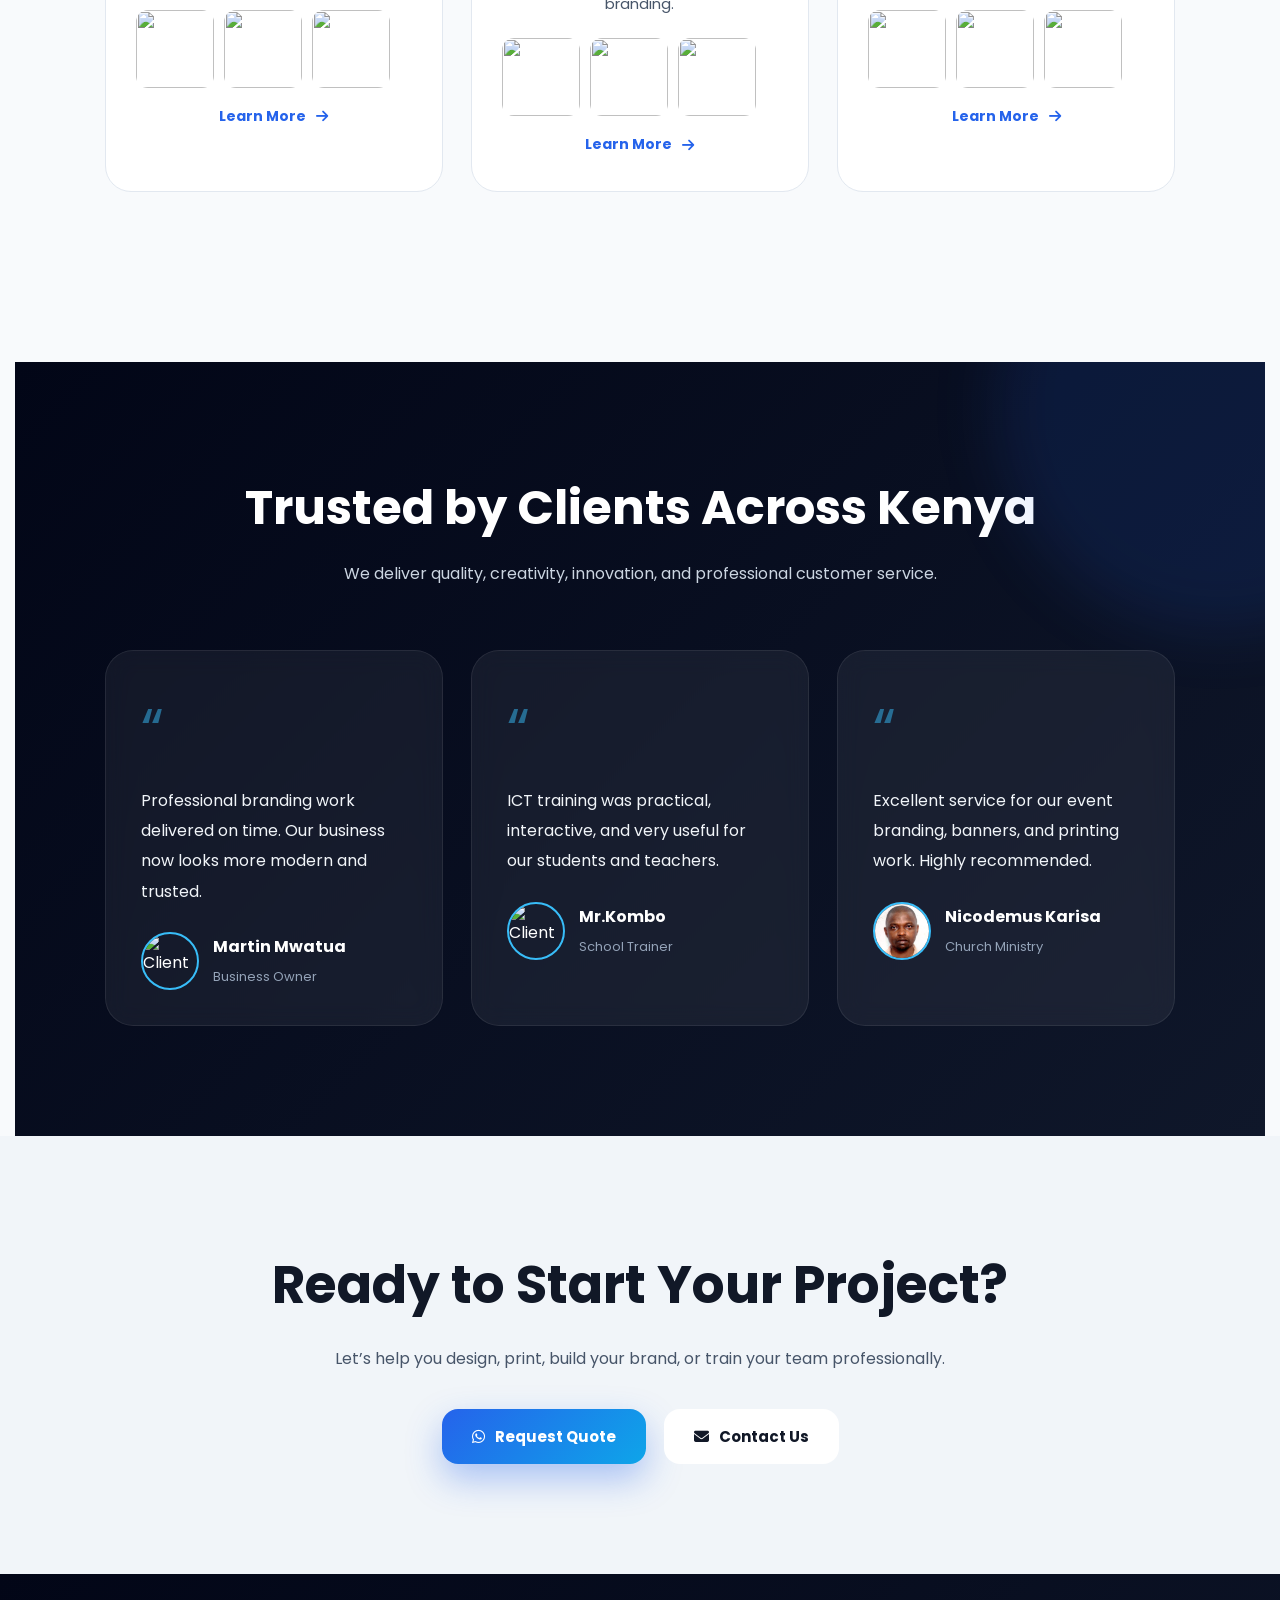
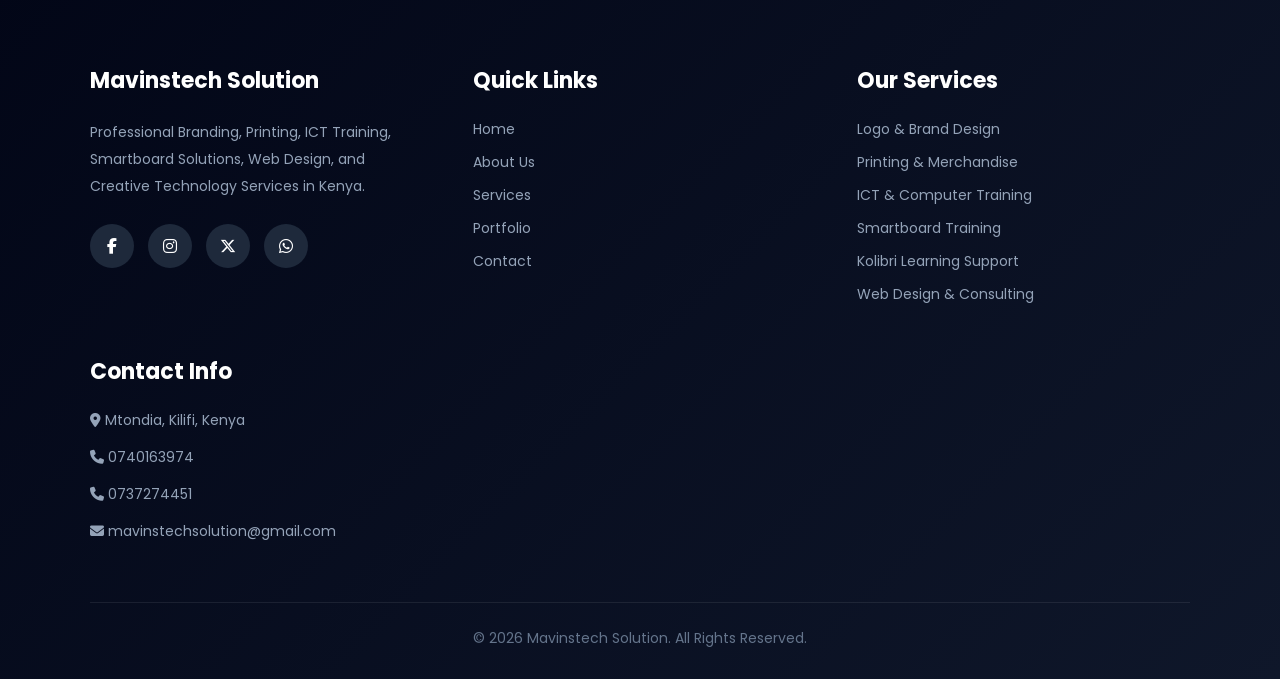
==== commit b3cf50c7: "Update index.html" ====
--- a/index.html
+++ b/index.html
@@ -243,7 +243,7 @@
     }
 
     .hero h1{
-      font-size:72px;
+      font-size:clamp(32px,7vw,72px);
       line-height:1.1;
       margin-bottom:24px;
       font-weight:800;
@@ -808,7 +808,15 @@
 
     }
 
-    /* =========================
+    
+.menu-toggle{
+  display:none;
+  font-size:30px;
+  cursor:pointer;
+  color:#111827;
+}
+
+/* =========================
               MOBILE
     ========================= */
 
@@ -891,7 +899,9 @@
 
     </a>
 
-    <nav class="site-nav">
+    <div class="menu-toggle" id="menu-toggle"><i class="fas fa-bars"></i></div>
+
+    <nav class="site-nav" id="site-nav">
 
       <a href="index.html"
          class="active">
@@ -939,8 +949,8 @@
     <div class="hero-content">
 
       <div class="hero-badge">
-        Branding • Printing • ICT Training • Digital Solutions
-      </div>
+       Branding • Printing • ICT Training • Digital Solutions • Custom Bag & Ball Crafting
+       </div>
 
       <h1>
 
@@ -955,13 +965,11 @@
       </h1>
 
       <p>
-
         Mavinstech Solution is a modern creative and technology company
-        helping businesses, schools, churches, and organizations grow through
-        branding, printing, website development, ICT training, smartboard solutions,
-        and digital innovation across Kenya.
-
-      </p>
+        dedicated to empowering businesses, schools, churches, and organizations
+        through professional branding, high-quality printing, website development, 
+        ICT training, smartboard solutions, custom bag & ball crafting, and innovative digital solutions across Kenya.
+     </p>
 
       <div class="hero-buttons">
 
@@ -989,7 +997,7 @@
 
         <div class="stat-box">
 
-          <h2>100+</h2>
+          <h2>50+</h2>
 
           <p>Creative Projects</p>
 
@@ -997,7 +1005,7 @@
 
         <div class="stat-box">
 
-          <h2>50+</h2>
+          <h2>150+</h2>
 
           <p>Happy Clients</p>
 
@@ -1033,16 +1041,16 @@
 
     <div class="section-title">
 
-      <h2>
-        What We Do
-      </h2>
+     <h2>
+     What We Do
+     </h2>
 
       <p>
-        Professional creative and digital services designed
-        to help your business, school, or organization grow.
+      At Mavinstech Solution, we deliver professional creative 
+      and digital services that empower businesses, schools, churches, 
+      and organizations to grow. Our services include branding, printing,
+      ICT training, smartboard solutions, custom bag & ball crafting, and modern digital innovation tailored to your needs.
       </p>
-
-    </div>
 
     <div class="service-grid">
 
@@ -1570,6 +1578,15 @@
 
     type();
 
+    const menuToggle = document.getElementById("menu-toggle");
+    const siteNav = document.getElementById("site-nav");
+
+    if(menuToggle && siteNav){
+      menuToggle.addEventListener("click", () => {
+        siteNav.classList.toggle("show");
+      });
+    }
+
   </script>
 
 </body>
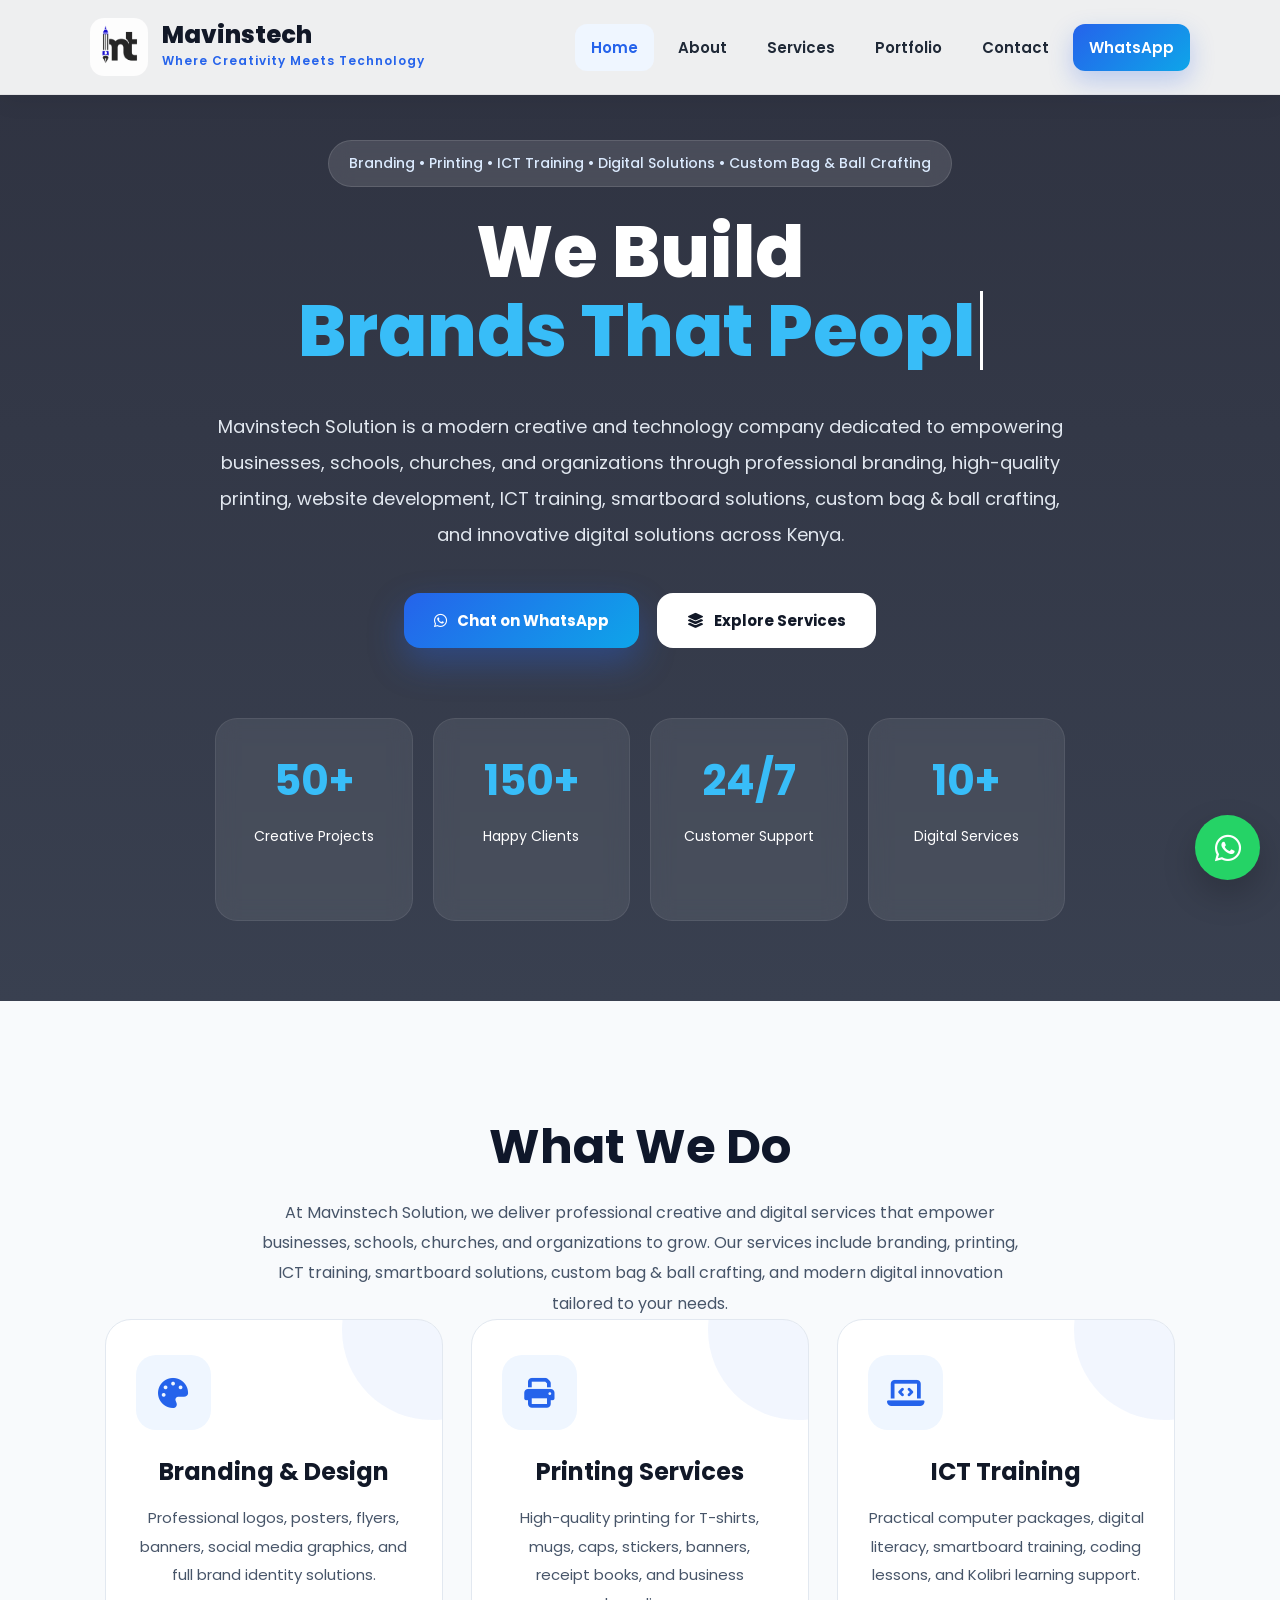
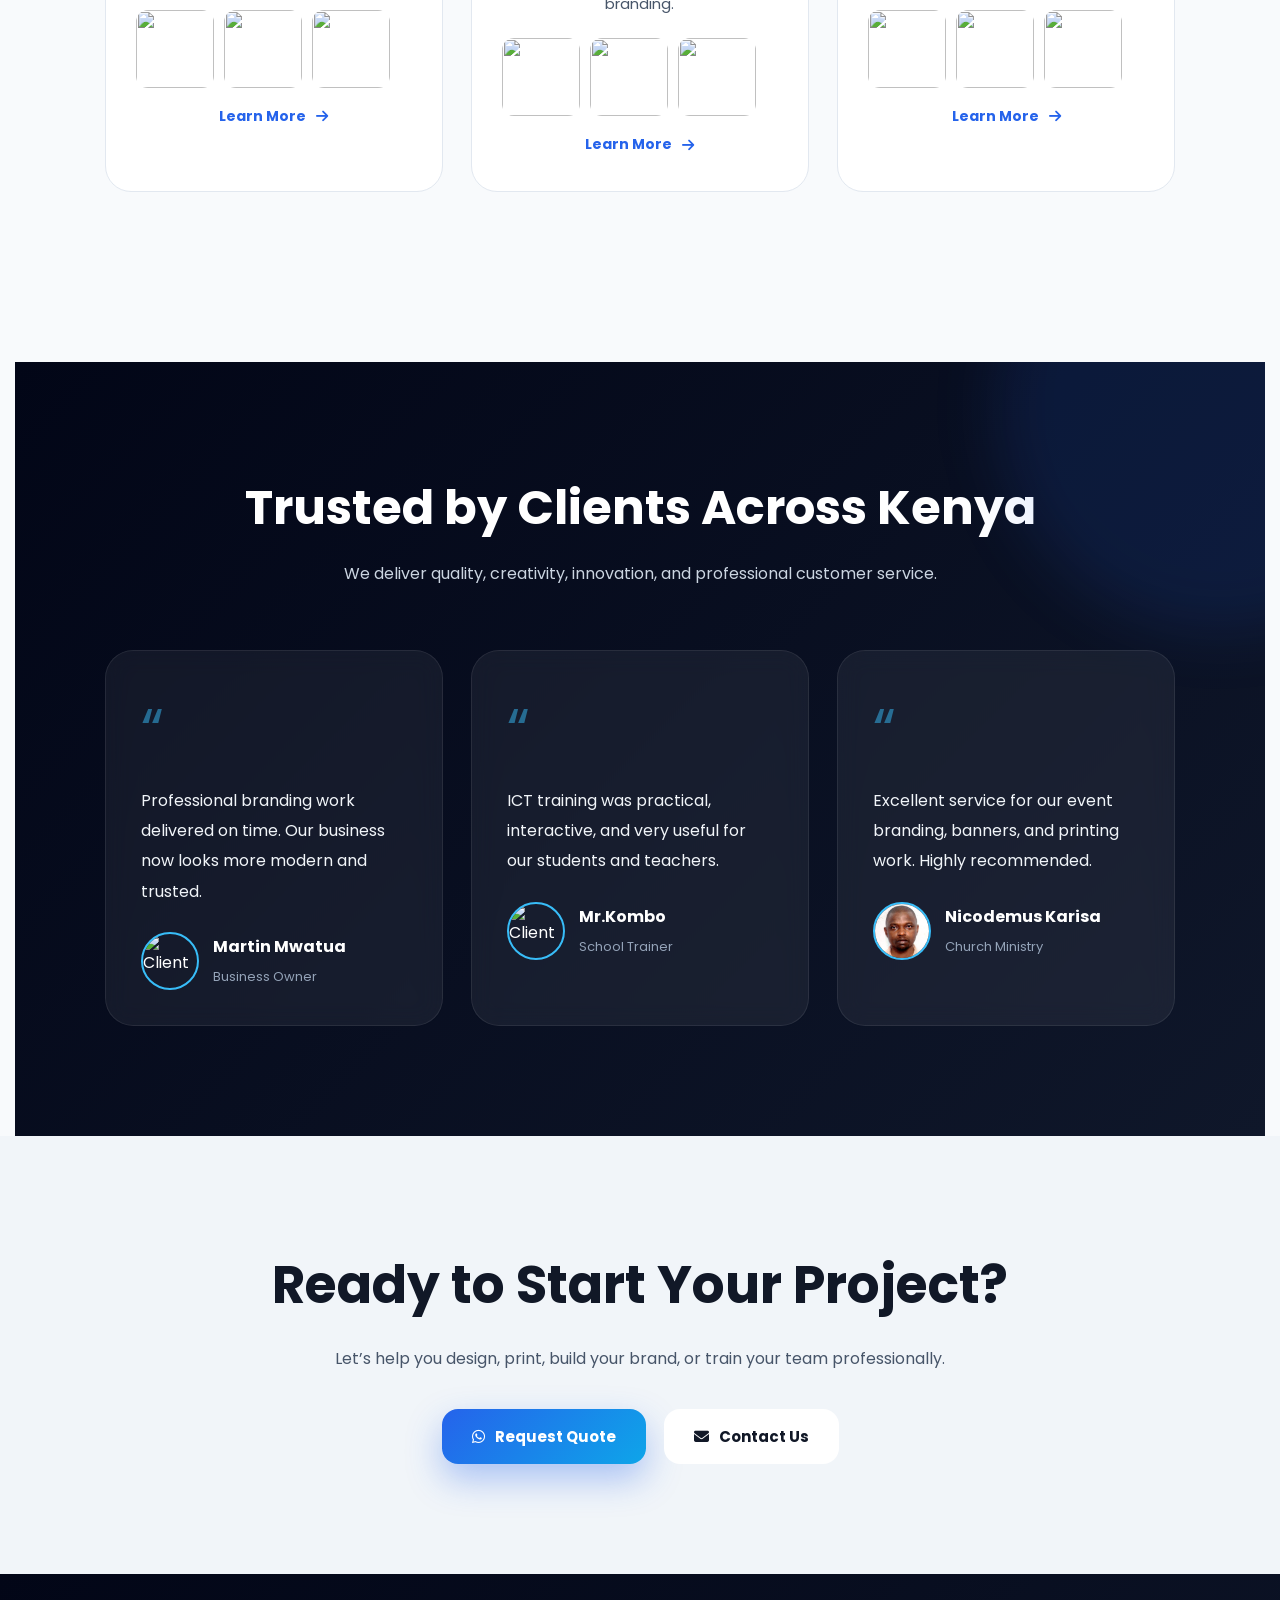
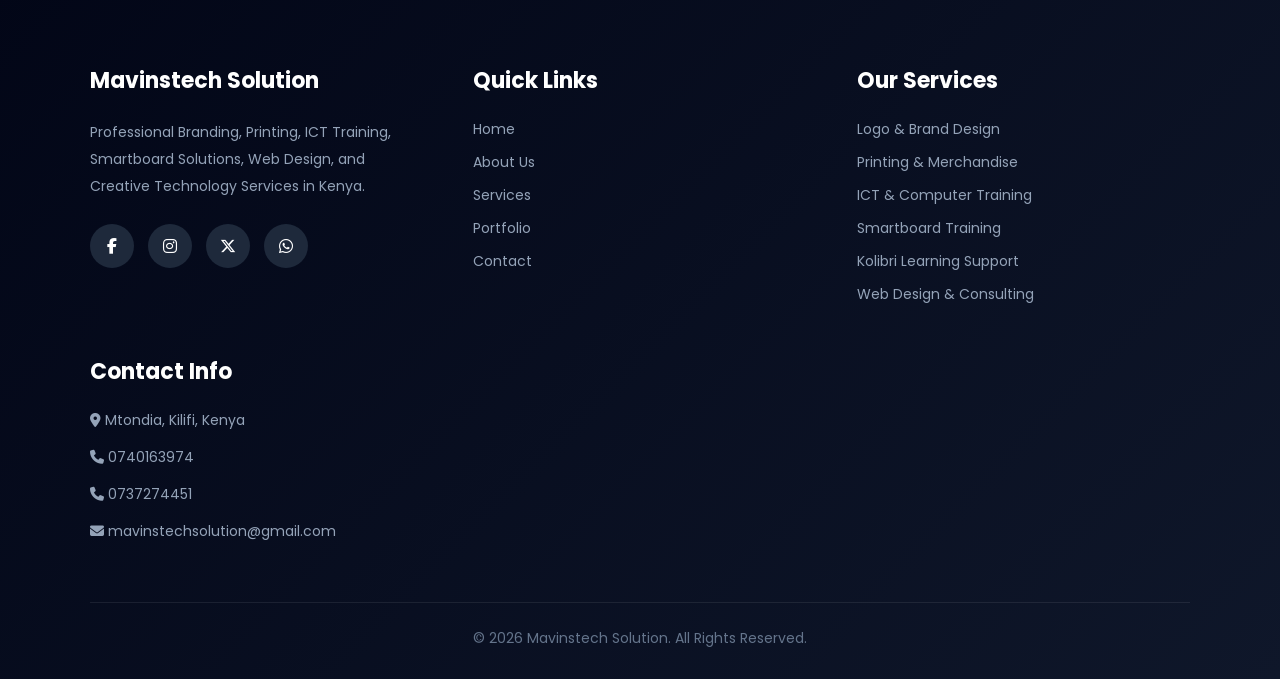
==== commit 2fcde91d: "Update print statement from 'Hello' to 'Goodbye'" ====
--- a/index.html
+++ b/index.html
@@ -891,9 +891,9 @@
 
         <strong>Mavinstech</strong>
 
-        <small>
-          Your Creative Tech Partner
-        </small>
+       <small>
+        Where Creativity Meets Technology
+       </small>
 
       </div>
 
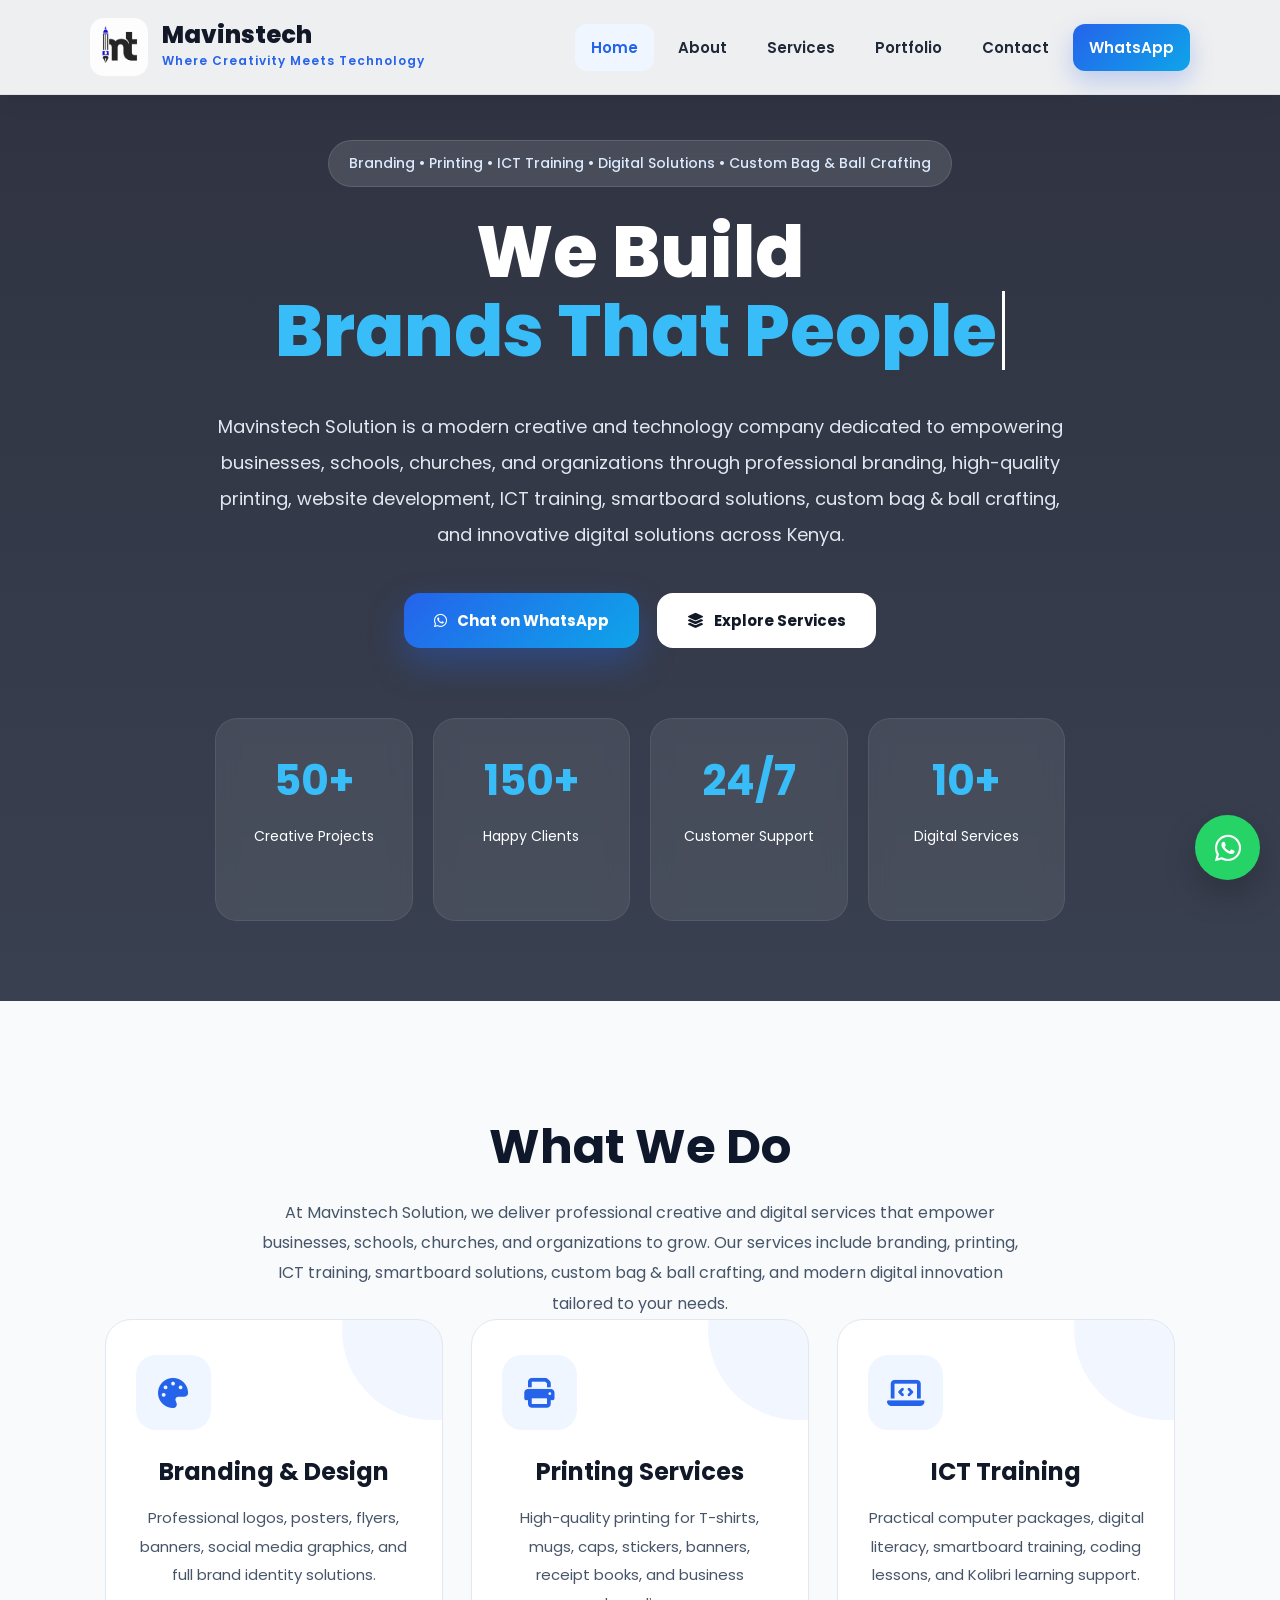
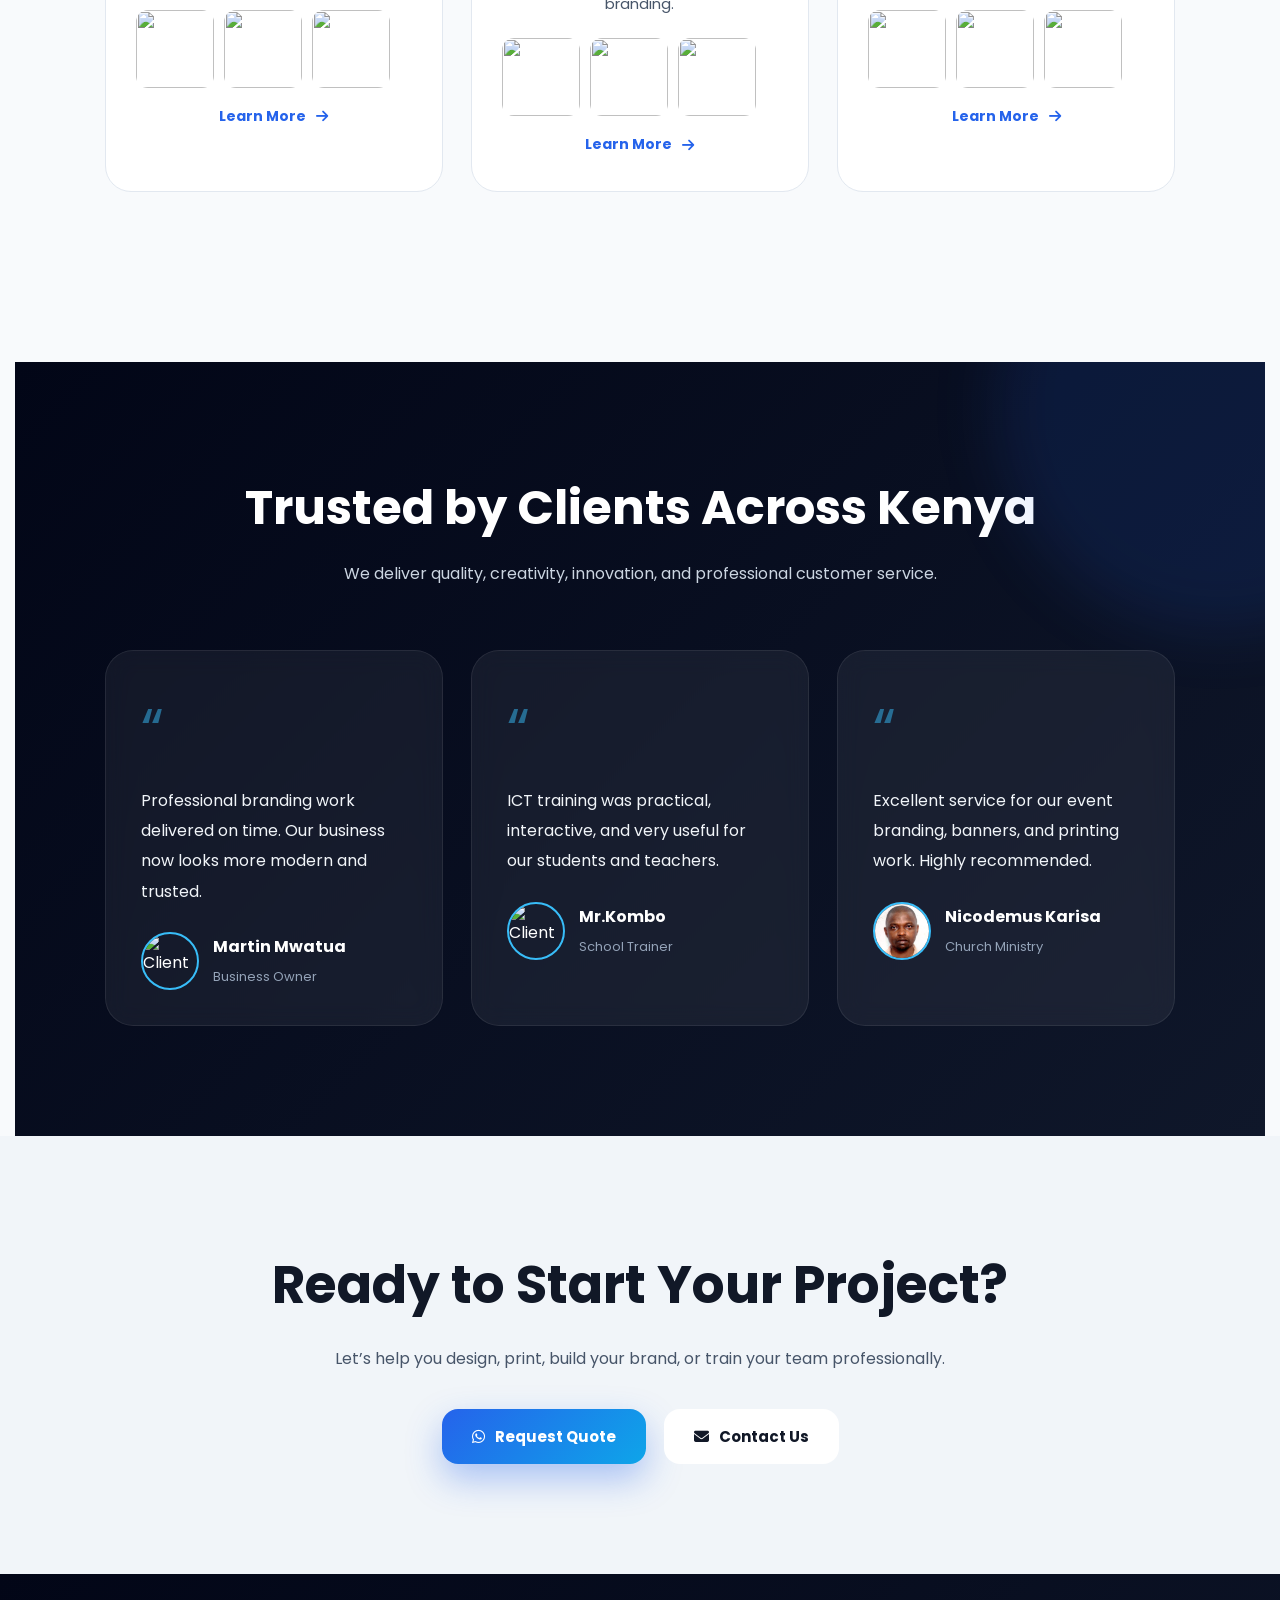
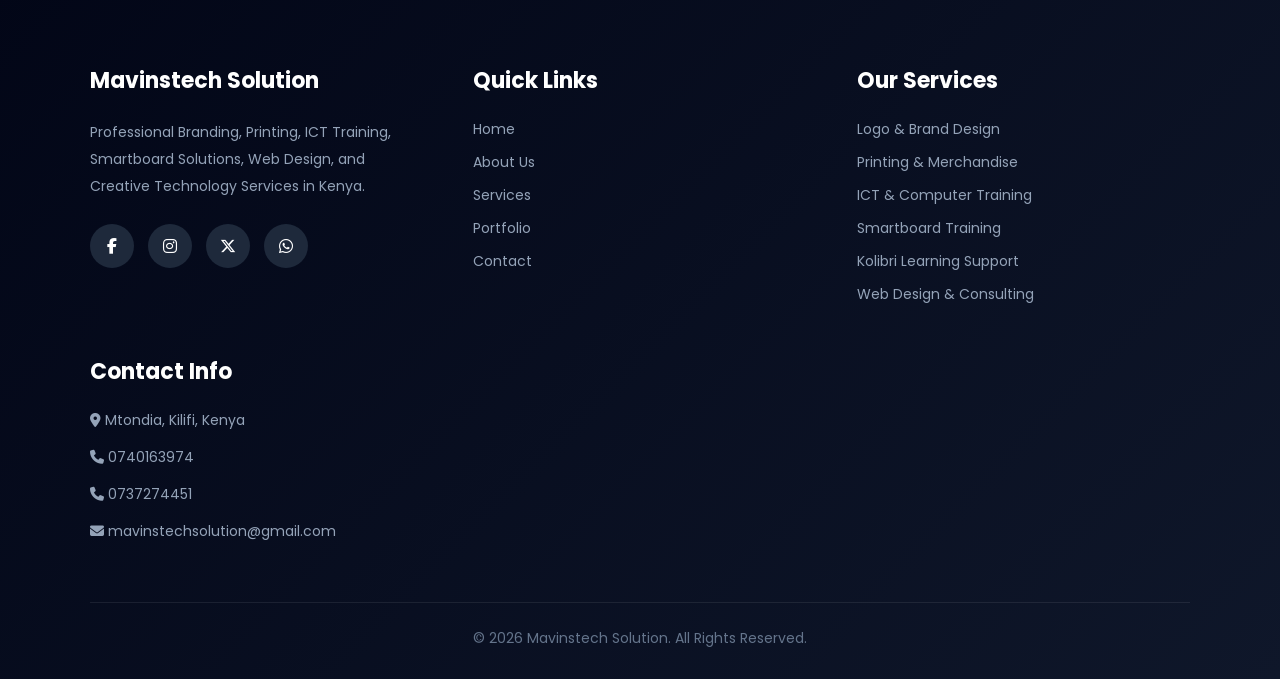
==== commit 15f4551f: "Update fmt.Println message from 'Hello' to 'Goodbye'" ====
--- a/index.html
+++ b/index.html
@@ -12,9 +12,9 @@
   <meta name="viewport"
         content="width=device-width, initial-scale=1.0" />
 
- <title>
-       Mavinstech Solution | ICT Training, Branding, Printing & Digital Solutions in Kenya
- </title>
+ <meta name="description" content="Mavinstech Solution offers ICT training,
+       branding, printing, smartboard training, tech consulting, and custom bag
+       & ball crafting in Kenya. Your creative tech partner for modern digital and design solutions." />
 
   <meta
     name="description"
